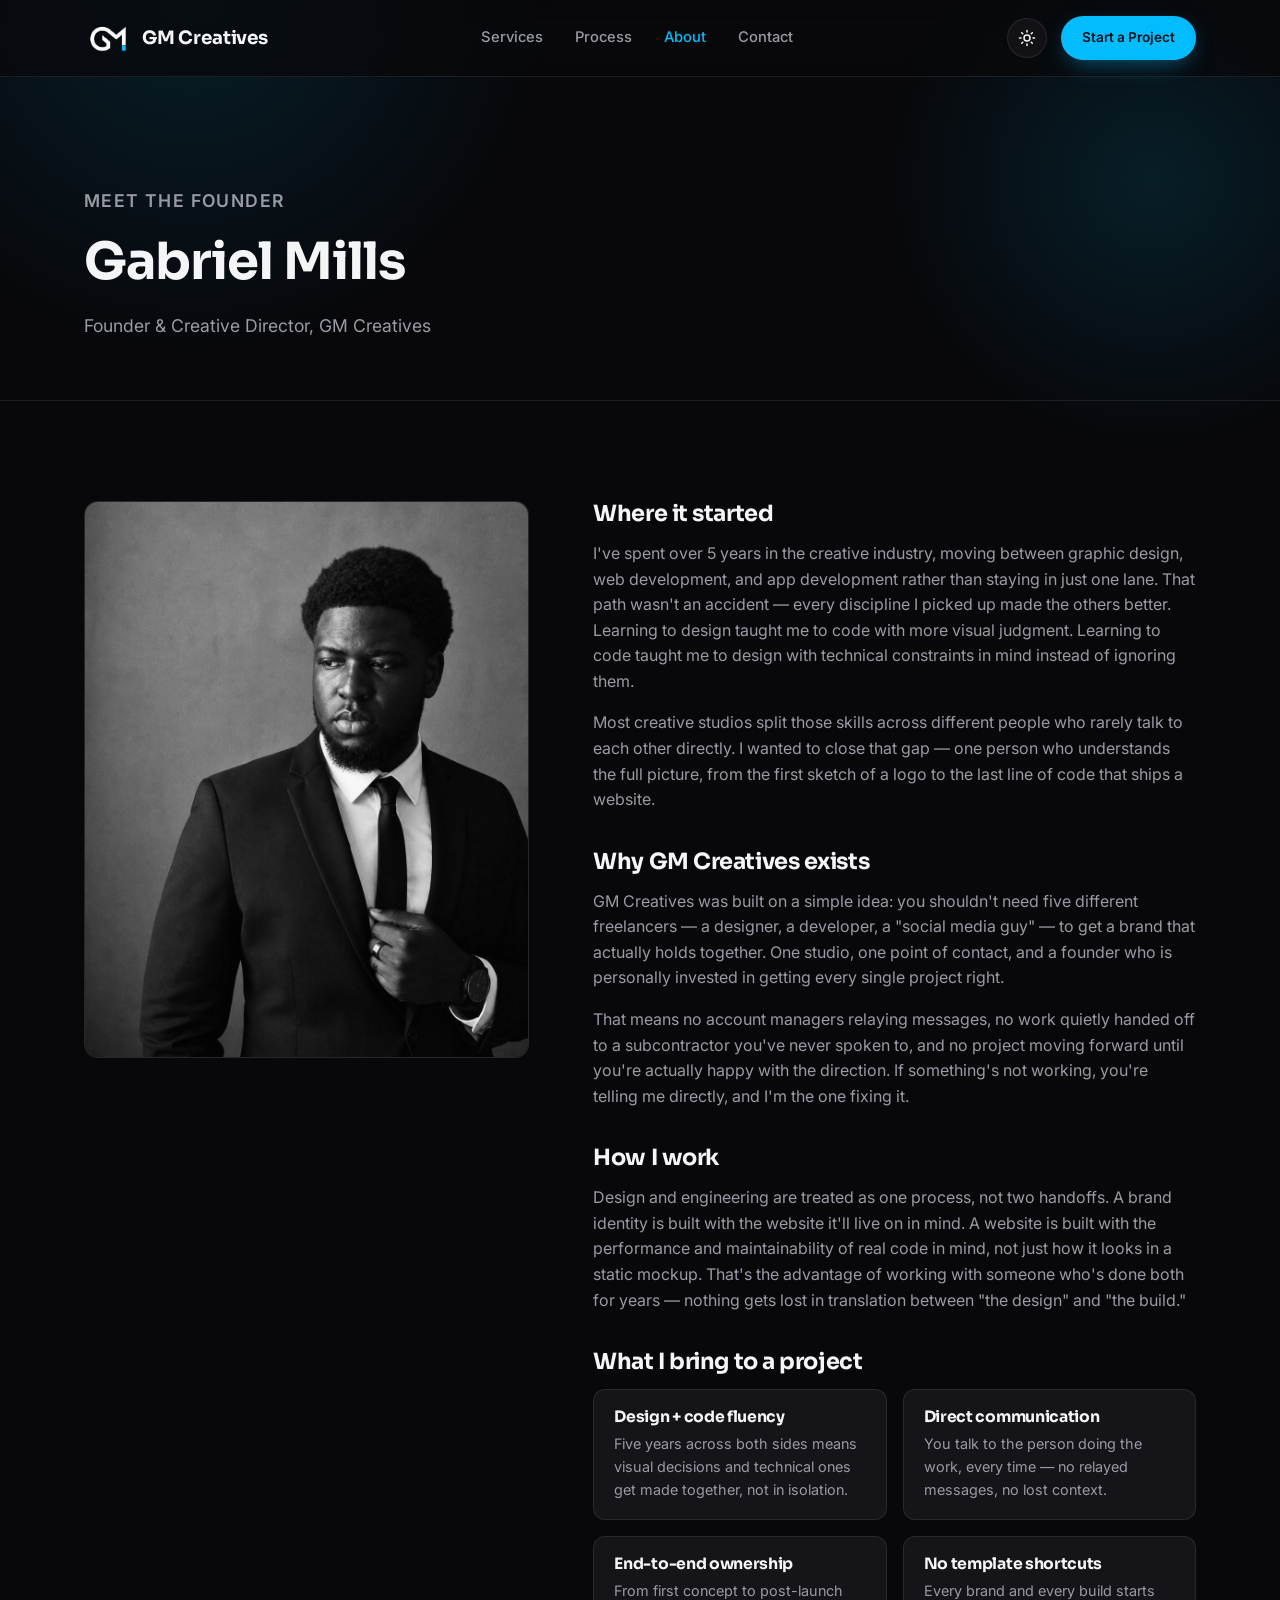
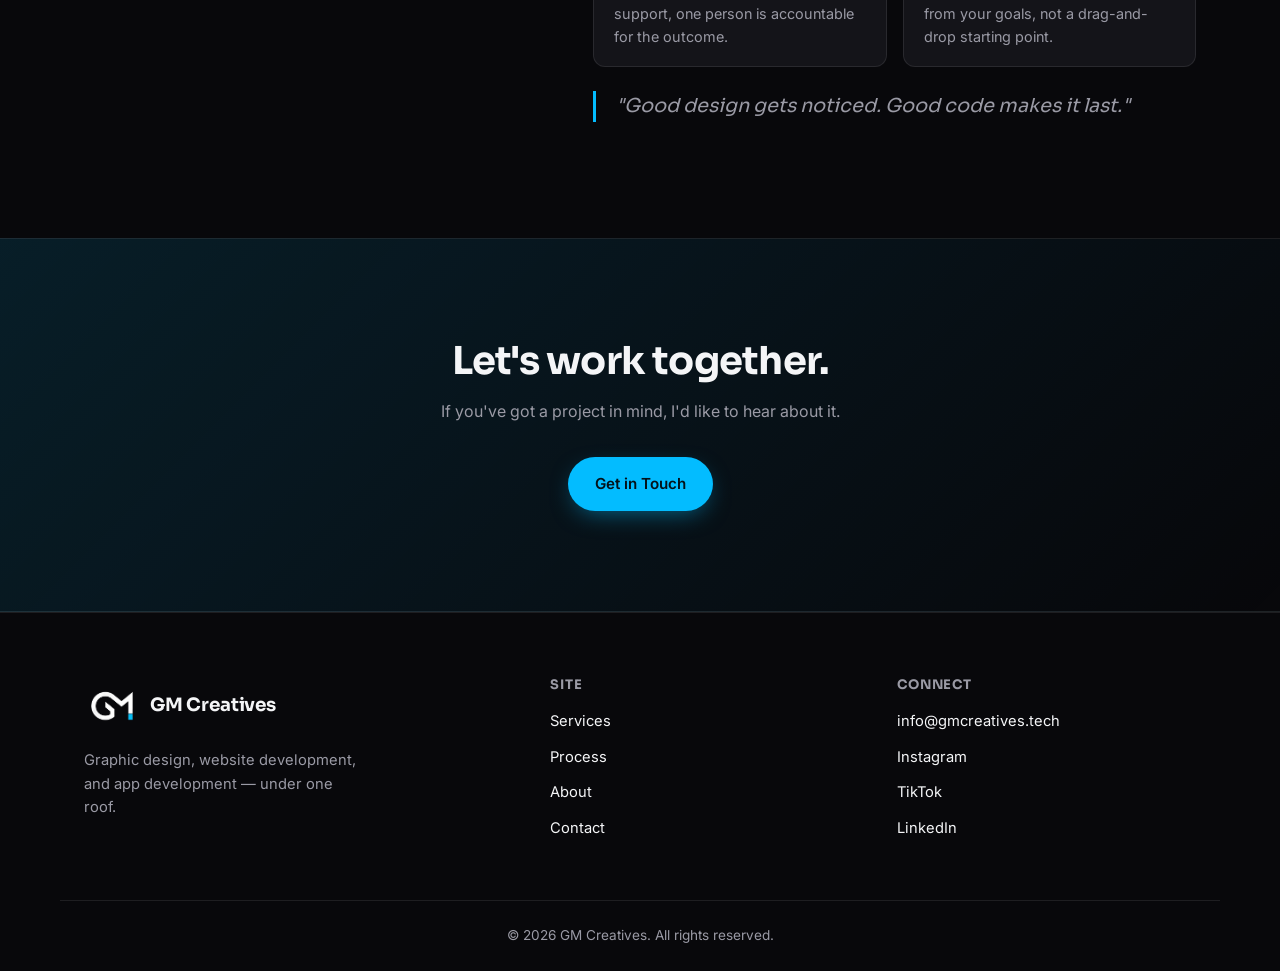
==== about.html @ 13965b7c "Convert to multi-page site, bigger theme-aware logo Split single-page site into Home, Services, Proc" ====
<!DOCTYPE html>
<html lang="en">
<head>
<meta charset="UTF-8">
<meta name="viewport" content="width=device-width, initial-scale=1.0">
<title>About — GM Creatives</title>
<meta name="description" content="Meet Gabriel Mills, founder and creative director of GM Creatives, with over 5 years of experience across graphic design, web development, and app development.">
<link rel="icon" type="image/jpeg" href="assets/images/logo.jpeg">
<link rel="preconnect" href="https://fonts.googleapis.com">
<link rel="preconnect" href="https://fonts.gstatic.com" crossorigin>
<link href="https://fonts.googleapis.com/css2?family=Sora:wght@400;500;600;700;800&family=Inter:wght@400;500;600;700&display=swap" rel="stylesheet">
<link rel="stylesheet" href="assets/css/styles.css">
<script>
  (function() {
    var saved = localStorage.getItem('gmc-theme');
    var theme = saved || 'dark';
    document.documentElement.setAttribute('data-theme', theme);
  })();
</script>
</head>
<body>

<div class="bg-glow" aria-hidden="true"></div>

<header class="site-header" id="top">
  <div class="container header-inner">
    <a href="index.html" class="brand">
      <img src="assets/images/logo-white.png" alt="GM Creatives logo" class="brand-mark logo-dark">
      <img src="assets/images/logo-black.png" alt="GM Creatives logo" class="brand-mark logo-light">
      <span class="brand-name">GM Creatives</span>
    </a>

    <nav class="main-nav" id="main-nav">
      <a href="services.html">Services</a>
      <a href="process.html">Process</a>
      <a href="about.html" class="active">About</a>
      <a href="contact.html">Contact</a>
      <a href="contact.html" class="btn btn-primary btn-sm mobile-cta">Start a Project</a>
    </nav>

    <div class="header-actions">
      <button class="theme-toggle" id="theme-toggle" type="button" aria-label="Toggle light and dark mode">
        <svg class="icon-sun" viewBox="0 0 24 24" fill="none" stroke="currentColor" stroke-width="2" stroke-linecap="round" stroke-linejoin="round"><circle cx="12" cy="12" r="4"></circle><path d="M12 2v2M12 20v2M4.93 4.93l1.41 1.41M17.66 17.66l1.41 1.41M2 12h2M20 12h2M6.34 17.66l-1.41 1.41M19.07 4.93l-1.41 1.41"></path></svg>
        <svg class="icon-moon" viewBox="0 0 24 24" fill="none" stroke="currentColor" stroke-width="2" stroke-linecap="round" stroke-linejoin="round"><path d="M21 12.79A9 9 0 1 1 11.21 3a7 7 0 0 0 9.79 9.79z"></path></svg>
      </button>
      <a href="contact.html" class="btn btn-primary btn-sm">Start a Project</a>
      <button class="nav-toggle" id="nav-toggle" type="button" aria-label="Open menu" aria-expanded="false">
        <span></span><span></span><span></span>
      </button>
    </div>
  </div>
</header>

<main>

  <section class="page-header">
    <div class="container">
      <p class="eyebrow reveal">Meet the founder</p>
      <h1 class="reveal">Gabriel Mills</h1>
      <p class="reveal">Founder &amp; Creative Director, GM Creatives</p>
    </div>
  </section>

  <section>
    <div class="container about-detail-grid">
      <div class="about-detail-photo reveal">
        <img src="assets/images/founder.png" alt="Gabriel Mills, Founder of GM Creatives">
      </div>

      <div class="about-detail-content reveal">
        <h2>Where it started</h2>
        <p>I've spent over 5 years in the creative industry, moving between graphic design, web development, and app development rather than staying in just one lane. That path wasn't an accident — every discipline I picked up made the others better. Learning to design taught me to code with more visual judgment. Learning to code taught me to design with technical constraints in mind instead of ignoring them.</p>
        <p>Most creative studios split those skills across different people who rarely talk to each other directly. I wanted to close that gap — one person who understands the full picture, from the first sketch of a logo to the last line of code that ships a website.</p>

        <h2>Why GM Creatives exists</h2>
        <p>GM Creatives was built on a simple idea: you shouldn't need five different freelancers — a designer, a developer, a "social media guy" — to get a brand that actually holds together. One studio, one point of contact, and a founder who is personally invested in getting every single project right.</p>
        <p>That means no account managers relaying messages, no work quietly handed off to a subcontractor you've never spoken to, and no project moving forward until you're actually happy with the direction. If something's not working, you're telling me directly, and I'm the one fixing it.</p>

        <h2>How I work</h2>
        <p>Design and engineering are treated as one process, not two handoffs. A brand identity is built with the website it'll live on in mind. A website is built with the performance and maintainability of real code in mind, not just how it looks in a static mockup. That's the advantage of working with someone who's done both for years — nothing gets lost in translation between "the design" and "the build."</p>

        <h2>What I bring to a project</h2>
        <div class="bring-list">
          <div class="bring-item">
            <h4>Design + code fluency</h4>
            <p>Five years across both sides means visual decisions and technical ones get made together, not in isolation.</p>
          </div>
          <div class="bring-item">
            <h4>Direct communication</h4>
            <p>You talk to the person doing the work, every time — no relayed messages, no lost context.</p>
          </div>
          <div class="bring-item">
            <h4>End-to-end ownership</h4>
            <p>From first concept to post-launch support, one person is accountable for the outcome.</p>
          </div>
          <div class="bring-item">
            <h4>No template shortcuts</h4>
            <p>Every brand and every build starts from your goals, not a drag-and-drop starting point.</p>
          </div>
        </div>

        <p class="about-quote">"Good design gets noticed. Good code makes it last."</p>
      </div>
    </div>
  </section>

  <section class="cta-banner">
    <div class="container cta-inner reveal">
      <h2>Let's work together.</h2>
      <p>If you've got a project in mind, I'd like to hear about it.</p>
      <a href="contact.html" class="btn btn-primary">Get in Touch</a>
    </div>
  </section>

</main>

<footer class="site-footer">
  <div class="container footer-inner">
    <div class="footer-brand">
      <a href="index.html" class="brand">
        <img src="assets/images/logo-white.png" alt="GM Creatives logo" class="brand-mark logo-dark">
        <img src="assets/images/logo-black.png" alt="GM Creatives logo" class="brand-mark logo-light">
        <span class="brand-name">GM Creatives</span>
      </a>
      <p>Graphic design, website development, and app development — under one roof.</p>
    </div>

    <div class="footer-links">
      <h4>Site</h4>
      <a href="services.html">Services</a>
      <a href="process.html">Process</a>
      <a href="about.html">About</a>
      <a href="contact.html">Contact</a>
    </div>

    <div class="footer-links">
      <h4>Connect</h4>
      <a href="mailto:info@gmcreatives.tech">info@gmcreatives.tech</a>
      <a href="https://instagram.com/officialmills__" target="_blank" rel="noopener">Instagram</a>
      <a href="https://tiktok.com/@officialmills__" target="_blank" rel="noopener">TikTok</a>
      <a href="https://www.linkedin.com/in/gmills69" target="_blank" rel="noopener">LinkedIn</a>
    </div>
  </div>
  <div class="container footer-bottom">
    <p>&copy; <span id="year"></span> GM Creatives. All rights reserved.</p>
  </div>
</footer>

<script src="assets/js/main.js"></script>
</body>
</html>
---- assets/css/styles.css ----
/* ===== Design tokens ===== */
:root {
  --accent: #03bcff;
  --accent-hover: #29cbff;
  --accent-soft: rgba(3, 188, 255, 0.12);
  --radius: 14px;
  --font-head: 'Sora', 'Inter', system-ui, sans-serif;
  --font-body: 'Inter', system-ui, sans-serif;
  --ease: cubic-bezier(0.16, 1, 0.3, 1);
}

/* Dark theme (default) */
[data-theme="dark"] {
  --bg: #08080b;
  --bg-elevated: #111116;
  --bg-card: #141419;
  --border: rgba(255, 255, 255, 0.09);
  --text: #f4f5f7;
  --text-muted: #9a9aa5;
  --accent-contrast: #04121a;
}

/* Light theme */
[data-theme="light"] {
  --bg: #ffffff;
  --bg-elevated: #f4f7fa;
  --bg-card: #ffffff;
  --border: rgba(10, 15, 25, 0.09);
  --text: #10121a;
  --text-muted: #565b6b;
  --accent-contrast: #ffffff;
}

/* ===== Reset ===== */
* { box-sizing: border-box; margin: 0; padding: 0; }

html { scroll-behavior: smooth; }

body {
  background: var(--bg);
  color: var(--text);
  font-family: var(--font-body);
  line-height: 1.6;
  -webkit-font-smoothing: antialiased;
  overflow-x: hidden;
  transition: background 0.3s var(--ease), color 0.3s var(--ease);
}

img { max-width: 100%; display: block; }

a { color: inherit; text-decoration: none; }

ul { list-style: none; }

h1, h2, h3, h4 {
  font-family: var(--font-head);
  font-weight: 700;
  line-height: 1.15;
  letter-spacing: -0.02em;
}

.container {
  width: 100%;
  max-width: 1160px;
  margin: 0 auto;
  padding: 0 24px;
}

.text-accent { color: var(--accent); }

.eyebrow {
  display: inline-block;
  font-size: 0.8rem;
  font-weight: 600;
  letter-spacing: 0.08em;
  text-transform: uppercase;
  color: var(--accent);
  margin-bottom: 14px;
}

/* ===== Background glow ===== */
.bg-glow {
  position: fixed;
  inset: 0;
  z-index: -1;
  pointer-events: none;
  background:
    radial-gradient(600px circle at 15% 0%, var(--accent-soft), transparent 60%),
    radial-gradient(500px circle at 90% 20%, var(--accent-soft), transparent 55%);
}

/* ===== Buttons ===== */
.btn {
  display: inline-flex;
  align-items: center;
  justify-content: center;
  gap: 8px;
  padding: 14px 26px;
  border-radius: 999px;
  font-weight: 600;
  font-size: 0.95rem;
  border: 1px solid transparent;
  cursor: pointer;
  transition: transform 0.2s var(--ease), background 0.2s var(--ease), border-color 0.2s var(--ease), box-shadow 0.2s var(--ease);
  white-space: nowrap;
}

.btn:hover { transform: translateY(-2px); }

.btn-primary {
  background: var(--accent);
  color: var(--accent-contrast);
  box-shadow: 0 8px 24px -8px rgba(3, 188, 255, 0.55);
}

.btn-primary:hover { background: var(--accent-hover); }

.btn-ghost {
  background: transparent;
  border-color: var(--border);
  color: var(--text);
}

.btn-ghost:hover { border-color: var(--accent); color: var(--accent); }

.btn-sm { padding: 10px 20px; font-size: 0.85rem; }

.btn-full { width: 100%; }

/* ===== Header ===== */
.site-header {
  position: sticky;
  top: 0;
  z-index: 100;
  backdrop-filter: blur(14px);
  background: color-mix(in srgb, var(--bg) 75%, transparent);
  border-bottom: 1px solid var(--border);
}

.header-inner {
  display: flex;
  align-items: center;
  justify-content: space-between;
  height: 76px;
}

.brand {
  display: flex;
  align-items: center;
  gap: 10px;
}

.brand-mark {
  height: 48px;
  width: auto;
  object-fit: contain;
}

.brand-mark.logo-light { display: none; }
[data-theme="light"] .brand-mark.logo-dark { display: none; }
[data-theme="light"] .brand-mark.logo-light { display: block; }

.brand-name {
  font-family: var(--font-head);
  font-weight: 700;
  font-size: 1.15rem;
  letter-spacing: -0.01em;
}

.main-nav {
  display: flex;
  gap: 32px;
}

.main-nav a {
  font-size: 0.92rem;
  font-weight: 500;
  color: var(--text-muted);
  transition: color 0.2s var(--ease);
}

.main-nav a:hover { color: var(--text); }

.main-nav a.active { color: var(--accent); }

.footer-brand .brand-mark { height: 56px; }

.header-actions {
  display: flex;
  align-items: center;
  gap: 14px;
}

.theme-toggle {
  width: 40px;
  height: 40px;
  border-radius: 50%;
  border: 1px solid var(--border);
  background: var(--bg-elevated);
  color: var(--text);
  display: flex;
  align-items: center;
  justify-content: center;
  cursor: pointer;
  transition: border-color 0.2s var(--ease);
}

.theme-toggle:hover { border-color: var(--accent); color: var(--accent); }

.theme-toggle svg { width: 18px; height: 18px; }

.theme-toggle .icon-moon { display: none; }
[data-theme="light"] .theme-toggle .icon-sun { display: none; }
[data-theme="light"] .theme-toggle .icon-moon { display: block; }

.nav-toggle {
  display: none;
  width: 40px;
  height: 40px;
  border-radius: 8px;
  border: 1px solid var(--border);
  background: var(--bg-elevated);
  flex-direction: column;
  align-items: center;
  justify-content: center;
  gap: 5px;
  cursor: pointer;
}

.nav-toggle span {
  width: 18px;
  height: 2px;
  background: var(--text);
  border-radius: 2px;
  transition: transform 0.25s var(--ease), opacity 0.25s var(--ease);
}

.nav-toggle.open span:nth-child(1) { transform: translateY(7px) rotate(45deg); }
.nav-toggle.open span:nth-child(2) { opacity: 0; }
.nav-toggle.open span:nth-child(3) { transform: translateY(-7px) rotate(-45deg); }

.mobile-cta { display: none; }

/* ===== Hero ===== */
.hero { padding: 120px 0 80px; }

.hero-inner { max-width: 780px; }

.hero-title {
  font-size: clamp(2.4rem, 6vw, 4rem);
  margin-bottom: 24px;
}

.hero-sub {
  font-size: 1.15rem;
  color: var(--text-muted);
  max-width: 600px;
  margin-bottom: 36px;
}

.hero-actions { display: flex; gap: 16px; flex-wrap: wrap; }

/* ===== Pillars ===== */
.pillars { padding: 50px 0; border-top: 1px solid var(--border); border-bottom: 1px solid var(--border); }

.pillars-grid {
  display: grid;
  grid-template-columns: repeat(4, 1fr);
  gap: 32px;
}

.pillar { display: flex; flex-direction: column; gap: 6px; }

.pillar-num {
  font-family: var(--font-head);
  font-size: 2.2rem;
  font-weight: 800;
  color: var(--accent);
}

.pillar-label { color: var(--text-muted); font-size: 0.92rem; }

/* ===== Section head ===== */
.section-head { max-width: 640px; margin-bottom: 56px; }

.section-head h2 { font-size: clamp(1.8rem, 4vw, 2.6rem); margin-bottom: 16px; }

.section-sub { color: var(--text-muted); font-size: 1.05rem; }

section { padding: 100px 0; }

/* ===== Services ===== */
.services-grid {
  display: grid;
  grid-template-columns: repeat(2, 1fr);
  gap: 24px;
}

.service-card {
  background: var(--bg-card);
  border: 1px solid var(--border);
  border-radius: var(--radius);
  padding: 36px;
  transition: transform 0.25s var(--ease), border-color 0.25s var(--ease), box-shadow 0.25s var(--ease);
}

.service-card:hover {
  transform: translateY(-4px);
  border-color: var(--accent);
  box-shadow: 0 16px 40px -20px rgba(3, 188, 255, 0.4);
}

.service-icon {
  width: 52px;
  height: 52px;
  border-radius: 12px;
  background: var(--accent-soft);
  color: var(--accent);
  display: flex;
  align-items: center;
  justify-content: center;
  margin-bottom: 22px;
}

.service-icon svg { width: 24px; height: 24px; }

.service-card h3 { font-size: 1.3rem; margin-bottom: 10px; }

.service-card p { color: var(--text-muted); margin-bottom: 18px; }

.service-list li {
  position: relative;
  padding-left: 18px;
  color: var(--text-muted);
  font-size: 0.92rem;
  margin-bottom: 8px;
}

.service-list li::before {
  content: "";
  position: absolute;
  left: 0;
  top: 9px;
  width: 6px;
  height: 6px;
  border-radius: 50%;
  background: var(--accent);
}

/* ===== Process / timeline ===== */
.process { background: var(--bg-elevated); }

.timeline {
  display: grid;
  grid-template-columns: repeat(4, 1fr);
  gap: 24px;
  position: relative;
}

.timeline-item {
  background: var(--bg-card);
  border: 1px solid var(--border);
  border-radius: var(--radius);
  padding: 28px 24px;
}

.timeline-marker {
  font-family: var(--font-head);
  font-weight: 800;
  font-size: 1.1rem;
  color: var(--accent);
  border: 1px solid var(--accent);
  width: 40px;
  height: 40px;
  border-radius: 50%;
  display: flex;
  align-items: center;
  justify-content: center;
  margin-bottom: 18px;
}

.timeline-item h3 { font-size: 1.1rem; margin-bottom: 8px; }

.timeline-item p { color: var(--text-muted); font-size: 0.92rem; }

/* ===== About ===== */
.about-grid {
  display: grid;
  grid-template-columns: 0.8fr 1.2fr;
  gap: 64px;
  align-items: center;
}

.about-photo {
  border-radius: var(--radius);
  overflow: hidden;
  border: 1px solid var(--border);
  aspect-ratio: 4 / 5;
  background: var(--bg-elevated);
}

.about-photo img { width: 100%; height: 100%; object-fit: cover; }

.about-role {
  color: var(--accent);
  font-weight: 600;
  margin-bottom: 20px;
}

.about-content h2 { font-size: clamp(1.8rem, 4vw, 2.4rem); margin-bottom: 6px; }

.about-text { color: var(--text-muted); margin-bottom: 16px; }

.about-quote {
  font-family: var(--font-head);
  font-size: 1.2rem;
  font-style: italic;
  margin-top: 24px;
  padding-left: 20px;
  border-left: 3px solid var(--accent);
}

/* ===== CTA banner ===== */
.cta-banner {
  background: linear-gradient(135deg, var(--accent-soft), transparent);
  border-top: 1px solid var(--border);
  border-bottom: 1px solid var(--border);
}

.cta-inner { text-align: center; max-width: 640px; margin: 0 auto; }

.cta-inner h2 { font-size: clamp(1.8rem, 4vw, 2.4rem); margin-bottom: 16px; }

.cta-inner p { color: var(--text-muted); margin-bottom: 32px; }

/* ===== Contact ===== */
.contact-grid {
  display: grid;
  grid-template-columns: 1fr 1fr;
  gap: 64px;
}

.contact-email {
  display: inline-block;
  font-family: var(--font-head);
  font-size: 1.4rem;
  font-weight: 700;
  color: var(--accent);
  margin: 20px 0 28px;
}

.socials { display: flex; gap: 14px; }

.socials a {
  width: 42px;
  height: 42px;
  border-radius: 50%;
  border: 1px solid var(--border);
  display: flex;
  align-items: center;
  justify-content: center;
  color: var(--text-muted);
  transition: border-color 0.2s var(--ease), color 0.2s var(--ease), transform 0.2s var(--ease);
}

.socials a svg { width: 18px; height: 18px; }

.socials a:hover { border-color: var(--accent); color: var(--accent); transform: translateY(-3px); }

.contact-form {
  display: flex;
  flex-direction: column;
  gap: 18px;
  background: var(--bg-card);
  border: 1px solid var(--border);
  border-radius: var(--radius);
  padding: 32px;
}

.contact-form label {
  display: flex;
  flex-direction: column;
  gap: 8px;
  font-size: 0.88rem;
  color: var(--text-muted);
  font-weight: 500;
}

.contact-form input,
.contact-form textarea {
  background: var(--bg-elevated);
  border: 1px solid var(--border);
  border-radius: 10px;
  padding: 12px 14px;
  color: var(--text);
  font-family: var(--font-body);
  font-size: 0.95rem;
  resize: vertical;
  transition: border-color 0.2s var(--ease);
}

.contact-form input:focus,
.contact-form textarea:focus {
  outline: none;
  border-color: var(--accent);
}

/* ===== Footer ===== */
.site-footer {
  border-top: 1px solid var(--border);
  padding-top: 64px;
}

.footer-inner {
  display: grid;
  grid-template-columns: 1.4fr 1fr 1fr;
  gap: 48px;
  padding-bottom: 48px;
}

.footer-brand p {
  color: var(--text-muted);
  margin-top: 16px;
  max-width: 280px;
  font-size: 0.92rem;
}

.footer-links h4 {
  font-size: 0.82rem;
  text-transform: uppercase;
  letter-spacing: 0.06em;
  color: var(--text-muted);
  margin-bottom: 18px;
}

.footer-links a {
  display: block;
  color: var(--text);
  font-size: 0.92rem;
  margin-bottom: 12px;
  transition: color 0.2s var(--ease);
}

.footer-links a:hover { color: var(--accent); }

.footer-bottom {
  border-top: 1px solid var(--border);
  padding: 24px;
  text-align: center;
  color: var(--text-muted);
  font-size: 0.85rem;
}

/* ===== Sub-page header ===== */
.page-header {
  padding: 90px 0 60px;
  border-bottom: 1px solid var(--border);
}

.page-header .eyebrow { margin-bottom: 18px; }

.page-header h1 {
  font-size: clamp(2.2rem, 5vw, 3.2rem);
  max-width: 720px;
}

.page-header p {
  color: var(--text-muted);
  font-size: 1.1rem;
  max-width: 620px;
  margin-top: 20px;
}

/* ===== Section CTA (Know More links) ===== */
.section-cta {
  display: flex;
  justify-content: center;
  margin-top: 48px;
}

.know-more {
  display: inline-flex;
  align-items: center;
  gap: 6px;
  font-weight: 600;
  color: var(--accent);
  font-size: 0.92rem;
  margin-top: 16px;
}

.know-more svg { width: 15px; height: 15px; transition: transform 0.2s var(--ease); }

.know-more:hover svg { transform: translateX(3px); }

/* ===== Home teasers ===== */
.teaser {
  display: grid;
  grid-template-columns: 1fr 1fr;
  gap: 64px;
  align-items: center;
}

.teaser-photo {
  border-radius: var(--radius);
  overflow: hidden;
  border: 1px solid var(--border);
  aspect-ratio: 4 / 5;
  background: var(--bg-elevated);
}

.teaser-photo img { width: 100%; height: 100%; object-fit: cover; }

.process-teaser-row {
  display: grid;
  grid-template-columns: repeat(4, 1fr);
  gap: 24px;
  margin-bottom: 8px;
}

.process-teaser-item {
  text-align: center;
  padding: 28px 16px;
  border: 1px solid var(--border);
  border-radius: var(--radius);
  background: var(--bg-card);
}

.process-teaser-item .timeline-marker { margin: 0 auto 16px; }

.process-teaser-item h3 { font-size: 1rem; }

/* ===== Detailed service sections ===== */
.service-detail {
  display: grid;
  grid-template-columns: 0.9fr 1.4fr;
  gap: 56px;
  padding: 64px 0;
  border-bottom: 1px solid var(--border);
  scroll-margin-top: 100px;
}

.service-detail:last-child { border-bottom: none; }

.service-detail-icon {
  width: 60px;
  height: 60px;
  border-radius: 14px;
  background: var(--accent-soft);
  color: var(--accent);
  display: flex;
  align-items: center;
  justify-content: center;
  margin-bottom: 20px;
}

.service-detail-icon svg { width: 28px; height: 28px; }

.service-detail h2 { font-size: 1.7rem; margin-bottom: 14px; }

.service-detail-summary { color: var(--text-muted); font-size: 1.05rem; }

.service-detail-body p { color: var(--text-muted); margin-bottom: 18px; }

.service-detail-body h4 {
  font-size: 0.85rem;
  text-transform: uppercase;
  letter-spacing: 0.06em;
  color: var(--text);
  margin: 24px 0 14px;
}

.detail-list {
  display: grid;
  grid-template-columns: repeat(2, 1fr);
  gap: 12px 24px;
}

.detail-list li {
  position: relative;
  padding-left: 20px;
  color: var(--text-muted);
  font-size: 0.95rem;
}

.detail-list li::before {
  content: "";
  position: absolute;
  left: 0;
  top: 8px;
  width: 6px;
  height: 6px;
  border-radius: 50%;
  background: var(--accent);
}

/* ===== Detailed process ===== */
.process-detail-list { display: flex; flex-direction: column; gap: 0; }

.process-detail-item {
  display: grid;
  grid-template-columns: 90px 1fr;
  gap: 32px;
  padding: 40px 0;
  border-bottom: 1px solid var(--border);
}

.process-detail-item:last-child { border-bottom: none; }

.process-detail-marker {
  font-family: var(--font-head);
  font-weight: 800;
  font-size: 1.3rem;
  color: var(--accent);
  border: 1px solid var(--accent);
  width: 64px;
  height: 64px;
  border-radius: 50%;
  display: flex;
  align-items: center;
  justify-content: center;
}

.process-detail-item h2 { font-size: 1.4rem; margin-bottom: 12px; }

.process-detail-item p { color: var(--text-muted); margin-bottom: 14px; }

.process-detail-item ul { color: var(--text-muted); font-size: 0.95rem; }

.process-detail-item li {
  position: relative;
  padding-left: 20px;
  margin-bottom: 8px;
}

.process-detail-item li::before {
  content: "";
  position: absolute;
  left: 0;
  top: 8px;
  width: 6px;
  height: 6px;
  border-radius: 50%;
  background: var(--accent);
}

/* ===== About page detail ===== */
.about-detail-grid {
  display: grid;
  grid-template-columns: 0.85fr 1.15fr;
  gap: 64px;
  align-items: start;
}

.about-detail-photo {
  border-radius: var(--radius);
  overflow: hidden;
  border: 1px solid var(--border);
  aspect-ratio: 4 / 5;
  background: var(--bg-elevated);
  position: sticky;
  top: 110px;
}

.about-detail-photo img { width: 100%; height: 100%; object-fit: cover; }

.about-detail-content h2 {
  font-size: 1.4rem;
  margin: 36px 0 14px;
}

.about-detail-content h2:first-child { margin-top: 0; }

.about-detail-content p { color: var(--text-muted); margin-bottom: 16px; }

.bring-list {
  display: grid;
  grid-template-columns: repeat(2, 1fr);
  gap: 16px;
  margin-top: 8px;
}

.bring-item {
  border: 1px solid var(--border);
  border-radius: 12px;
  padding: 18px 20px;
  background: var(--bg-card);
}

.bring-item h4 { font-size: 0.98rem; margin-bottom: 6px; }

.bring-item p { font-size: 0.9rem; margin-bottom: 0; }

/* ===== Reveal-on-scroll ===== */
.reveal {
  opacity: 0;
  transform: translateY(24px);
  transition: opacity 0.7s var(--ease), transform 0.7s var(--ease);
}

.reveal.in-view {
  opacity: 1;
  transform: translateY(0);
}

/* ===== Responsive ===== */
@media (max-width: 900px) {
  .main-nav { display: none; }
  .nav-toggle { display: flex; }

  .main-nav.open {
    display: flex;
    position: absolute;
    top: 76px;
    left: 0;
    right: 0;
    flex-direction: column;
    background: var(--bg);
    border-bottom: 1px solid var(--border);
    padding: 24px;
    gap: 20px;
  }

  .pillars-grid { grid-template-columns: repeat(2, 1fr); }
  .services-grid { grid-template-columns: 1fr; }
  .timeline { grid-template-columns: repeat(2, 1fr); }
  .about-grid { grid-template-columns: 1fr; }
  .about-photo { max-width: 320px; margin: 0 auto; }
  .contact-grid { grid-template-columns: 1fr; }
  .footer-inner { grid-template-columns: 1fr; }

  .teaser { grid-template-columns: 1fr; }
  .teaser-photo { max-width: 320px; margin: 0 auto; }
  .process-teaser-row { grid-template-columns: repeat(2, 1fr); }

  .service-detail { grid-template-columns: 1fr; gap: 24px; }
  .detail-list { grid-template-columns: 1fr; }

  .about-detail-grid { grid-template-columns: 1fr; }
  .about-detail-photo { position: static; max-width: 320px; margin: 0 auto; }
  .bring-list { grid-template-columns: 1fr; }

  .process-detail-item { grid-template-columns: 1fr; gap: 16px; }
}

@media (max-width: 600px) {
  .header-actions .btn-sm:not(.mobile-cta) { display: none; }
  .mobile-cta { display: inline-flex; margin-top: 4px; }
}

@media (max-width: 560px) {
  .pillars-grid { grid-template-columns: 1fr; }
  .timeline { grid-template-columns: 1fr; }
  .hero { padding: 90px 0 60px; }
  section { padding: 70px 0; }
  .hero-actions .btn { flex: 1; }
  .process-teaser-row { grid-template-columns: 1fr; }
}
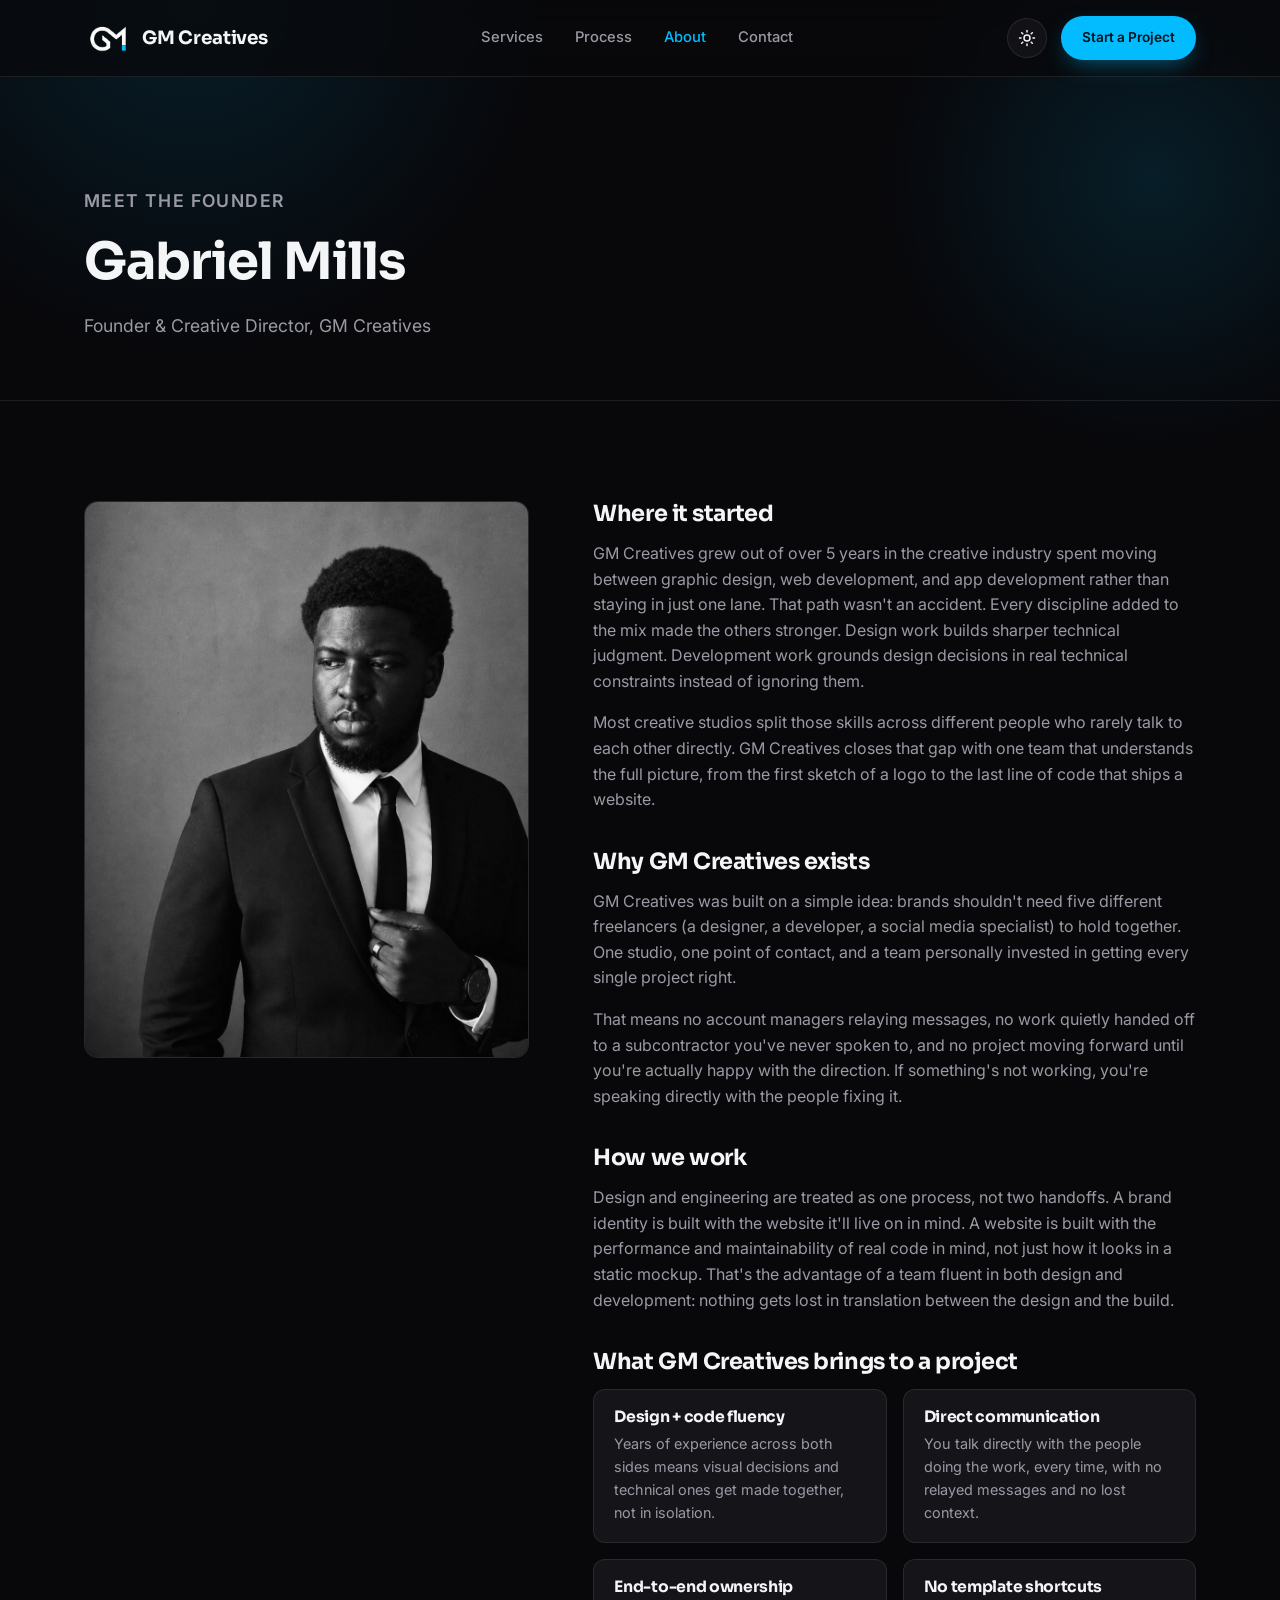
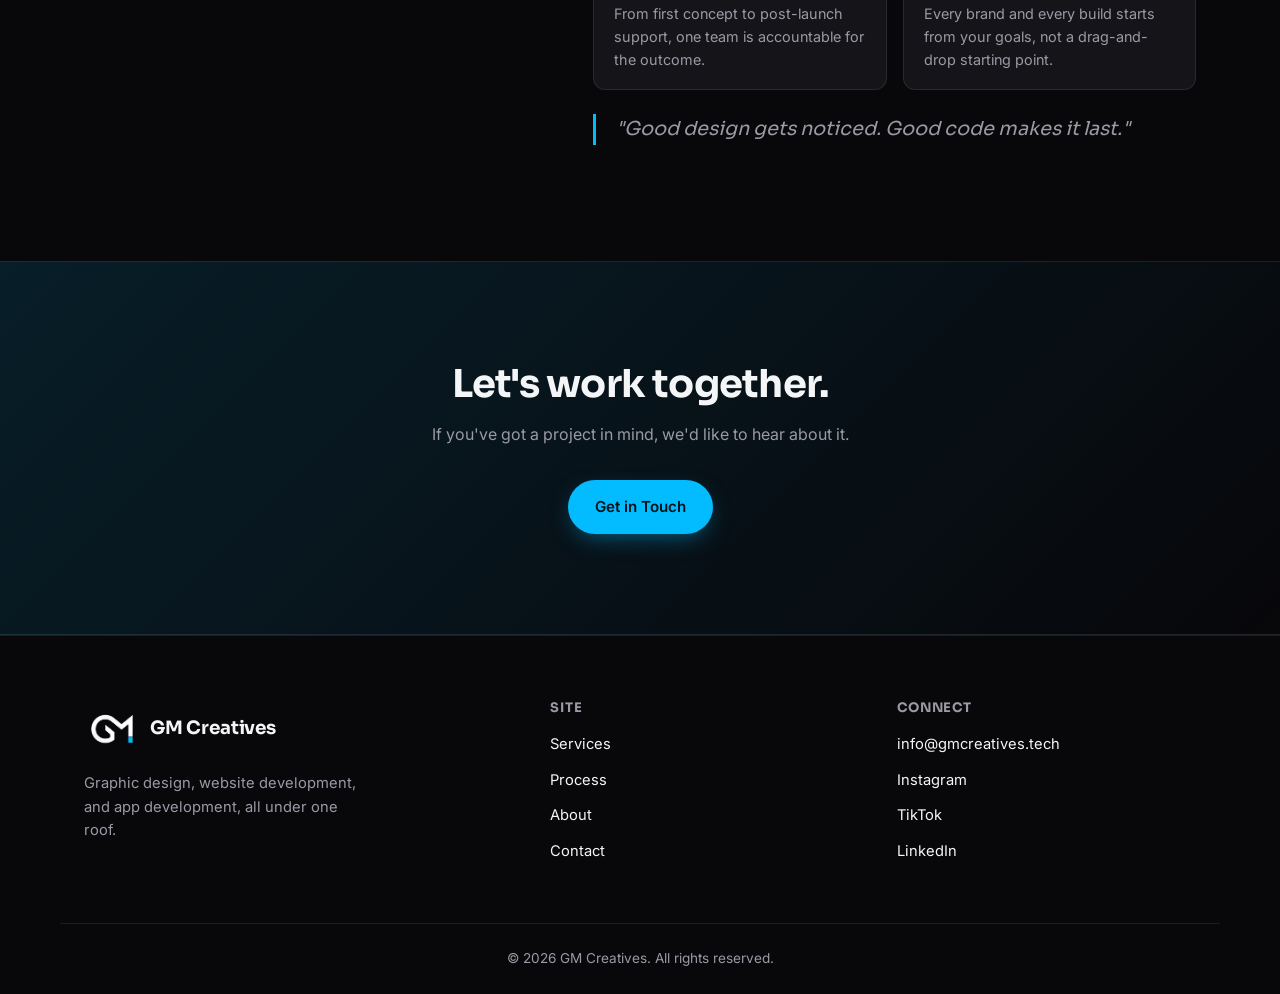
==== commit 6e2e9c61: "Rewrite copy to sound like a studio, not an AI-written diary Remove em dashes across all pages, drop" ====
--- a/about.html
+++ b/about.html
@@ -3,7 +3,7 @@
 <head>
 <meta charset="UTF-8">
 <meta name="viewport" content="width=device-width, initial-scale=1.0">
-<title>About — GM Creatives</title>
+<title>About | GM Creatives</title>
 <meta name="description" content="Meet Gabriel Mills, founder and creative director of GM Creatives, with over 5 years of experience across graphic design, web development, and app development.">
 <link rel="icon" type="image/jpeg" href="assets/images/logo.jpeg">
 <link rel="preconnect" href="https://fonts.googleapis.com">
@@ -69,29 +69,29 @@
 
       <div class="about-detail-content reveal">
         <h2>Where it started</h2>
-        <p>I've spent over 5 years in the creative industry, moving between graphic design, web development, and app development rather than staying in just one lane. That path wasn't an accident — every discipline I picked up made the others better. Learning to design taught me to code with more visual judgment. Learning to code taught me to design with technical constraints in mind instead of ignoring them.</p>
-        <p>Most creative studios split those skills across different people who rarely talk to each other directly. I wanted to close that gap — one person who understands the full picture, from the first sketch of a logo to the last line of code that ships a website.</p>
+        <p>GM Creatives grew out of over 5 years in the creative industry spent moving between graphic design, web development, and app development rather than staying in just one lane. That path wasn't an accident. Every discipline added to the mix made the others stronger. Design work builds sharper technical judgment. Development work grounds design decisions in real technical constraints instead of ignoring them.</p>
+        <p>Most creative studios split those skills across different people who rarely talk to each other directly. GM Creatives closes that gap with one team that understands the full picture, from the first sketch of a logo to the last line of code that ships a website.</p>
 
         <h2>Why GM Creatives exists</h2>
-        <p>GM Creatives was built on a simple idea: you shouldn't need five different freelancers — a designer, a developer, a "social media guy" — to get a brand that actually holds together. One studio, one point of contact, and a founder who is personally invested in getting every single project right.</p>
-        <p>That means no account managers relaying messages, no work quietly handed off to a subcontractor you've never spoken to, and no project moving forward until you're actually happy with the direction. If something's not working, you're telling me directly, and I'm the one fixing it.</p>
+        <p>GM Creatives was built on a simple idea: brands shouldn't need five different freelancers (a designer, a developer, a social media specialist) to hold together. One studio, one point of contact, and a team personally invested in getting every single project right.</p>
+        <p>That means no account managers relaying messages, no work quietly handed off to a subcontractor you've never spoken to, and no project moving forward until you're actually happy with the direction. If something's not working, you're speaking directly with the people fixing it.</p>
 
-        <h2>How I work</h2>
-        <p>Design and engineering are treated as one process, not two handoffs. A brand identity is built with the website it'll live on in mind. A website is built with the performance and maintainability of real code in mind, not just how it looks in a static mockup. That's the advantage of working with someone who's done both for years — nothing gets lost in translation between "the design" and "the build."</p>
+        <h2>How we work</h2>
+        <p>Design and engineering are treated as one process, not two handoffs. A brand identity is built with the website it'll live on in mind. A website is built with the performance and maintainability of real code in mind, not just how it looks in a static mockup. That's the advantage of a team fluent in both design and development: nothing gets lost in translation between the design and the build.</p>
 
-        <h2>What I bring to a project</h2>
+        <h2>What GM Creatives brings to a project</h2>
         <div class="bring-list">
           <div class="bring-item">
             <h4>Design + code fluency</h4>
-            <p>Five years across both sides means visual decisions and technical ones get made together, not in isolation.</p>
+            <p>Years of experience across both sides means visual decisions and technical ones get made together, not in isolation.</p>
           </div>
           <div class="bring-item">
             <h4>Direct communication</h4>
-            <p>You talk to the person doing the work, every time — no relayed messages, no lost context.</p>
+            <p>You talk directly with the people doing the work, every time, with no relayed messages and no lost context.</p>
           </div>
           <div class="bring-item">
             <h4>End-to-end ownership</h4>
-            <p>From first concept to post-launch support, one person is accountable for the outcome.</p>
+            <p>From first concept to post-launch support, one team is accountable for the outcome.</p>
           </div>
           <div class="bring-item">
             <h4>No template shortcuts</h4>
@@ -107,7 +107,7 @@
   <section class="cta-banner">
     <div class="container cta-inner reveal">
       <h2>Let's work together.</h2>
-      <p>If you've got a project in mind, I'd like to hear about it.</p>
+      <p>If you've got a project in mind, we'd like to hear about it.</p>
       <a href="contact.html" class="btn btn-primary">Get in Touch</a>
     </div>
   </section>
@@ -122,7 +122,7 @@
         <img src="assets/images/logo-black.png" alt="GM Creatives logo" class="brand-mark logo-light">
         <span class="brand-name">GM Creatives</span>
       </a>
-      <p>Graphic design, website development, and app development — under one roof.</p>
+      <p>Graphic design, website development, and app development, all under one roof.</p>
     </div>
 
     <div class="footer-links">
--- a/assets/css/styles.css
+++ b/assets/css/styles.css
@@ -265,7 +265,7 @@
 
 .pillars-grid {
   display: grid;
-  grid-template-columns: repeat(4, 1fr);
+  grid-template-columns: repeat(3, 1fr);
   gap: 32px;
 }
 
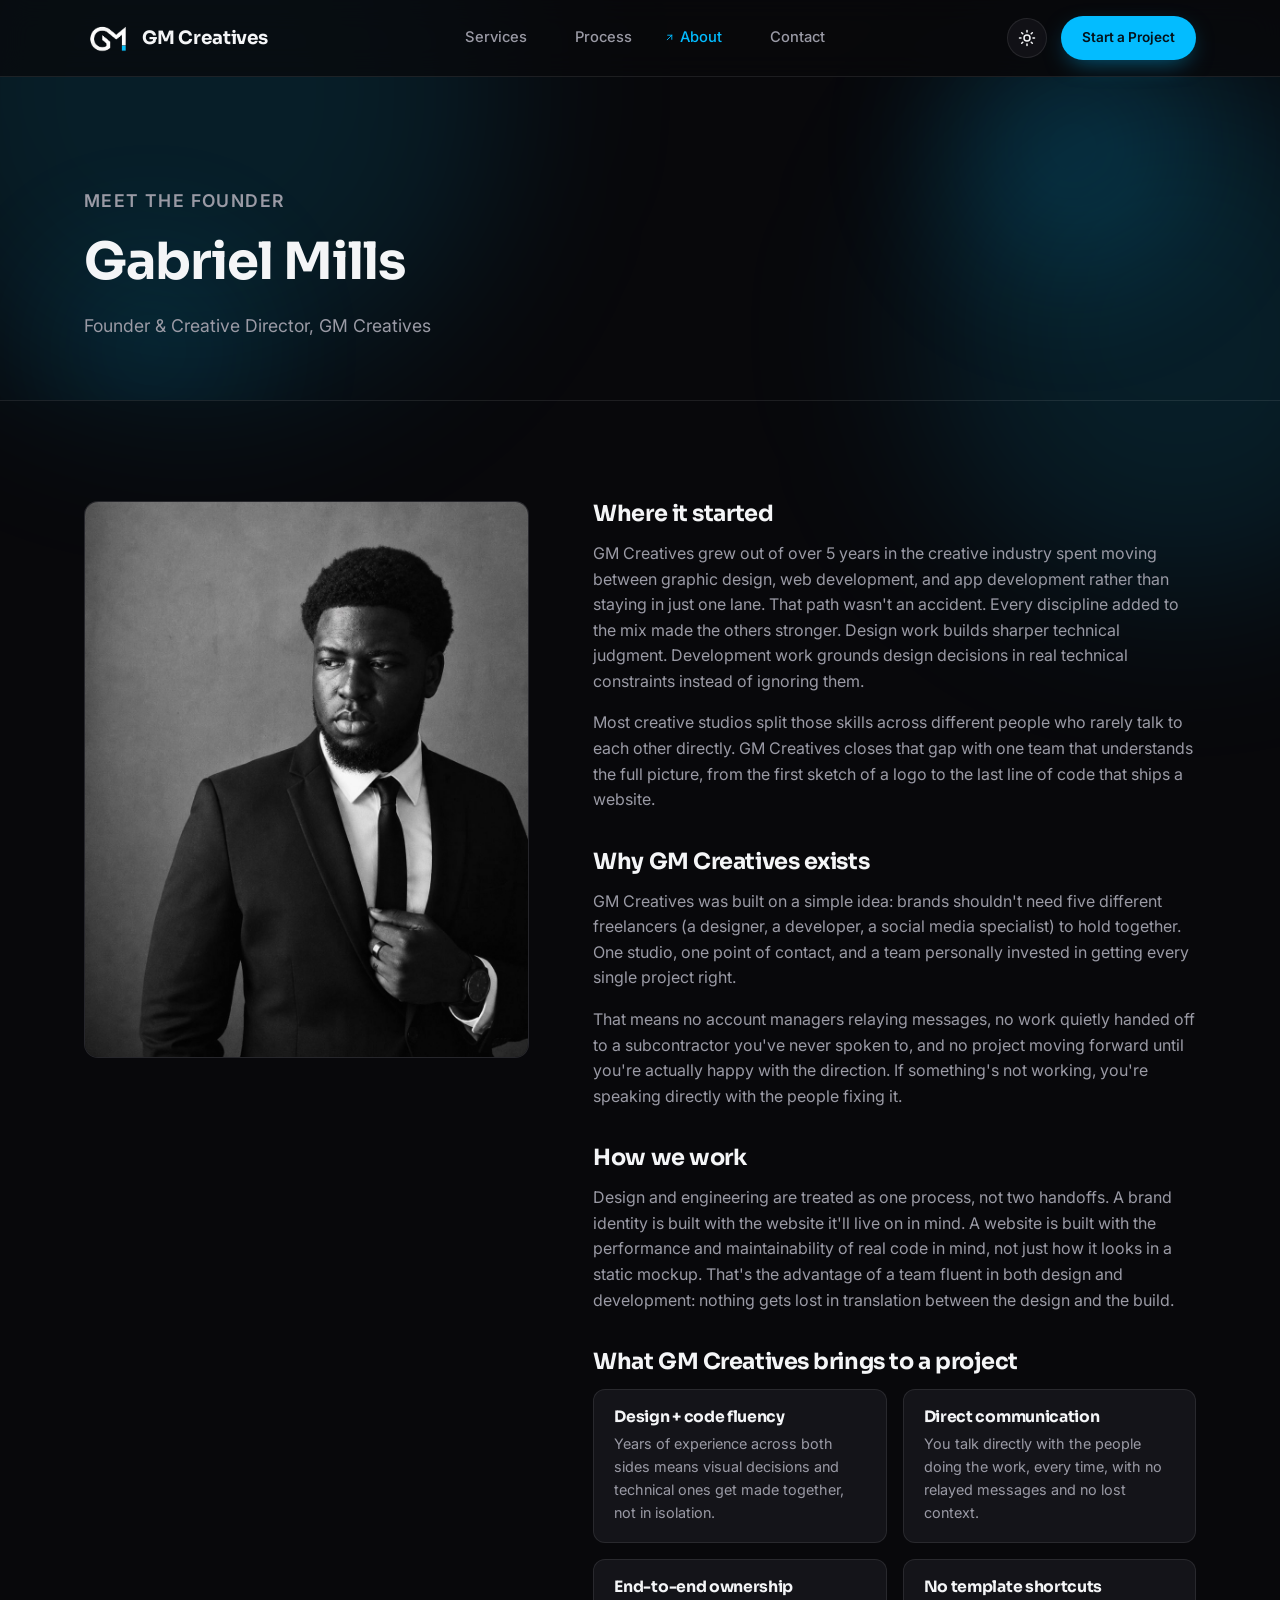
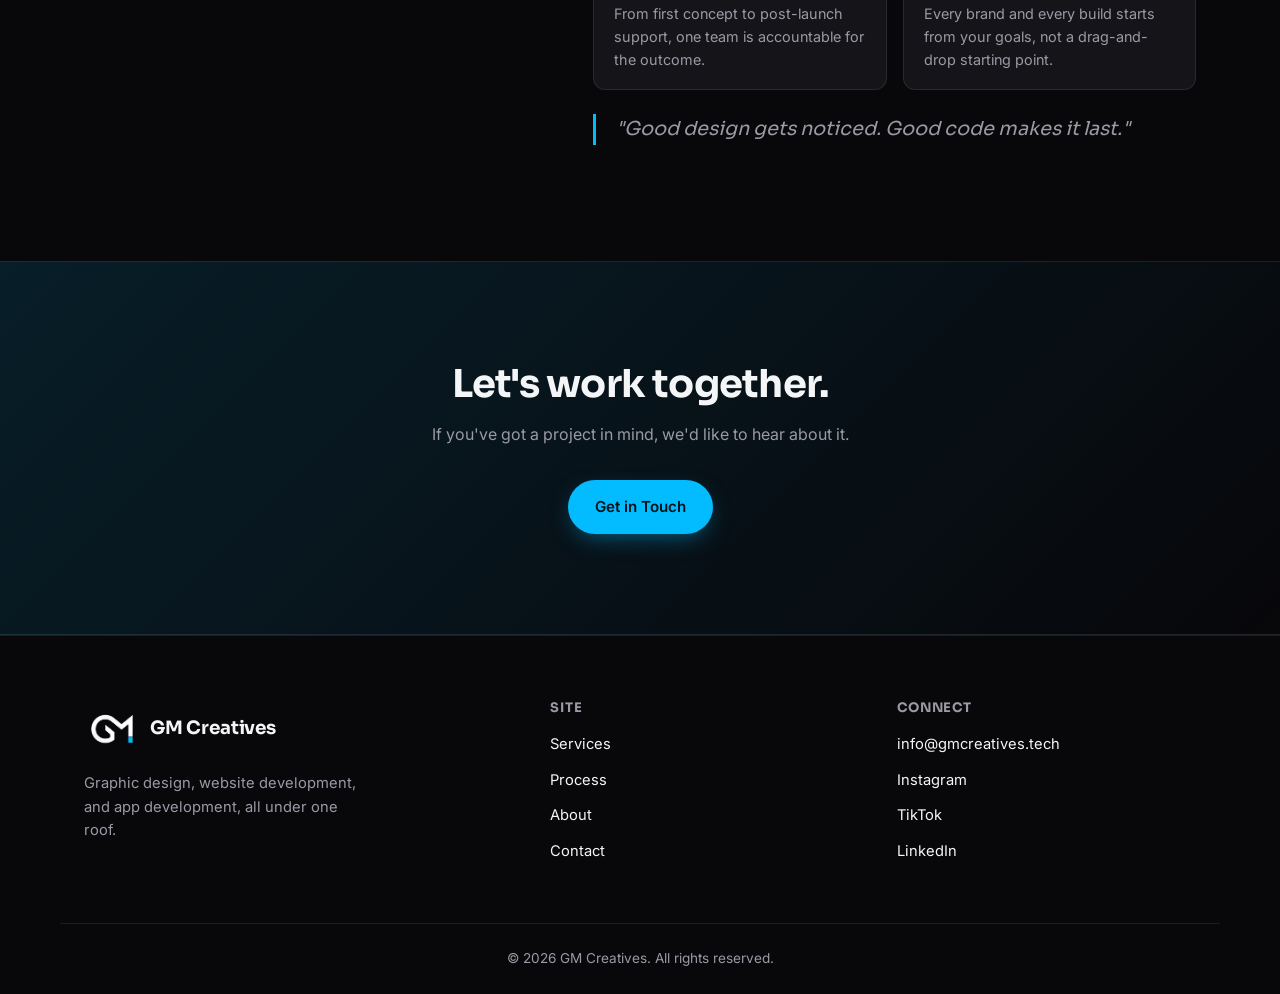
==== commit 7a3c54f2: "Add header scroll animation and ambient background motion Header now shrinks and gains a subtle shad" ====
--- a/about.html
+++ b/about.html
@@ -31,10 +31,10 @@
     </a>
 
     <nav class="main-nav" id="main-nav">
-      <a href="services.html">Services</a>
-      <a href="process.html">Process</a>
-      <a href="about.html" class="active">About</a>
-      <a href="contact.html">Contact</a>
+      <a href="services.html"><svg class="nav-arrow" viewBox="0 0 24 24" fill="none" stroke="currentColor" stroke-width="2" stroke-linecap="round" stroke-linejoin="round"><path d="M7 17L17 7M17 7H8M17 7V16"></path></svg>Services</a>
+      <a href="process.html"><svg class="nav-arrow" viewBox="0 0 24 24" fill="none" stroke="currentColor" stroke-width="2" stroke-linecap="round" stroke-linejoin="round"><path d="M7 17L17 7M17 7H8M17 7V16"></path></svg>Process</a>
+      <a href="about.html" class="active"><svg class="nav-arrow" viewBox="0 0 24 24" fill="none" stroke="currentColor" stroke-width="2" stroke-linecap="round" stroke-linejoin="round"><path d="M7 17L17 7M17 7H8M17 7V16"></path></svg>About</a>
+      <a href="contact.html"><svg class="nav-arrow" viewBox="0 0 24 24" fill="none" stroke="currentColor" stroke-width="2" stroke-linecap="round" stroke-linejoin="round"><path d="M7 17L17 7M17 7H8M17 7V16"></path></svg>Contact</a>
       <a href="contact.html" class="btn btn-primary btn-sm mobile-cta">Start a Project</a>
     </nav>
 
@@ -54,6 +54,10 @@
 <main>
 
   <section class="page-header">
+    <div class="orb-field" aria-hidden="true">
+      <div class="orb orb-1"></div>
+      <div class="orb orb-2"></div>
+    </div>
     <div class="container">
       <p class="eyebrow reveal">Meet the founder</p>
       <h1 class="reveal">Gabriel Mills</h1>
--- a/assets/css/styles.css
+++ b/assets/css/styles.css
@@ -78,15 +78,117 @@
   margin-bottom: 14px;
 }
 
-/* ===== Background glow ===== */
+/* ===== Background glow (ambient animated blobs) ===== */
 .bg-glow {
   position: fixed;
   inset: 0;
   z-index: -1;
+  overflow: hidden;
   pointer-events: none;
-  background:
-    radial-gradient(600px circle at 15% 0%, var(--accent-soft), transparent 60%),
-    radial-gradient(500px circle at 90% 20%, var(--accent-soft), transparent 55%);
+}
+
+.bg-glow::before,
+.bg-glow::after {
+  content: "";
+  position: absolute;
+  border-radius: 50%;
+  background: var(--accent-soft);
+  filter: blur(90px);
+  will-change: transform;
+}
+
+.bg-glow::before {
+  width: 620px;
+  height: 620px;
+  top: -220px;
+  left: -120px;
+  animation: drift-blob-a 24s ease-in-out infinite;
+}
+
+.bg-glow::after {
+  width: 520px;
+  height: 520px;
+  top: 8%;
+  right: -160px;
+  animation: drift-blob-b 28s ease-in-out infinite;
+}
+
+@keyframes drift-blob-a {
+  0%, 100% { transform: translate(0, 0) scale(1); }
+  50% { transform: translate(70px, 90px) scale(1.15); }
+}
+
+@keyframes drift-blob-b {
+  0%, 100% { transform: translate(0, 0) scale(1); }
+  50% { transform: translate(-90px, 60px) scale(0.88); }
+}
+
+/* ===== Floating ambient orbs (hero / page headers) ===== */
+.orb-field {
+  position: absolute;
+  inset: 0;
+  overflow: hidden;
+  pointer-events: none;
+  z-index: 0;
+}
+
+.orb {
+  position: absolute;
+  border-radius: 50%;
+  background: var(--accent);
+  filter: blur(70px);
+  will-change: transform;
+}
+
+.orb-1 {
+  width: 260px;
+  height: 260px;
+  top: -60px;
+  right: 6%;
+  opacity: 0.16;
+  animation: float-orb-a 13s ease-in-out infinite;
+}
+
+.orb-2 {
+  width: 200px;
+  height: 200px;
+  bottom: -50px;
+  left: 4%;
+  opacity: 0.12;
+  animation: float-orb-b 16s ease-in-out infinite;
+}
+
+.orb-3 {
+  width: 140px;
+  height: 140px;
+  top: 30%;
+  left: 45%;
+  opacity: 0.1;
+  animation: float-orb-c 19s ease-in-out infinite;
+}
+
+[data-theme="light"] .orb { opacity: 0.5; }
+[data-theme="light"] .orb-1 { opacity: 0.22; }
+[data-theme="light"] .orb-2 { opacity: 0.16; }
+[data-theme="light"] .orb-3 { opacity: 0.14; }
+
+@keyframes float-orb-a {
+  0%, 100% { transform: translate(0, 0); }
+  50% { transform: translate(-30px, 35px); }
+}
+
+@keyframes float-orb-b {
+  0%, 100% { transform: translate(0, 0); }
+  50% { transform: translate(25px, -30px); }
+}
+
+@keyframes float-orb-c {
+  0%, 100% { transform: translate(0, 0) scale(1); }
+  50% { transform: translate(-20px, -20px) scale(1.2); }
+}
+
+@media (prefers-reduced-motion: reduce) {
+  .bg-glow::before, .bg-glow::after, .orb { animation: none; }
 }
 
 /* ===== Buttons ===== */
@@ -135,6 +237,13 @@
   backdrop-filter: blur(14px);
   background: color-mix(in srgb, var(--bg) 75%, transparent);
   border-bottom: 1px solid var(--border);
+  box-shadow: 0 0 0 rgba(0, 0, 0, 0);
+  transition: box-shadow 0.35s var(--ease), background 0.35s var(--ease);
+}
+
+.site-header.scrolled {
+  background: color-mix(in srgb, var(--bg) 92%, transparent);
+  box-shadow: 0 12px 30px -18px rgba(0, 0, 0, 0.5);
 }
 
 .header-inner {
@@ -142,7 +251,11 @@
   align-items: center;
   justify-content: space-between;
   height: 76px;
-}
+  transition: height 0.3s var(--ease);
+}
+
+.site-header.scrolled .header-inner { height: 64px; }
+.site-header.scrolled .brand-mark { height: 40px; }
 
 .brand {
   display: flex;
@@ -154,6 +267,7 @@
   height: 48px;
   width: auto;
   object-fit: contain;
+  transition: height 0.3s var(--ease);
 }
 
 .brand-mark.logo-light { display: none; }
@@ -173,6 +287,9 @@
 }
 
 .main-nav a {
+  display: inline-flex;
+  align-items: center;
+  gap: 5px;
   font-size: 0.92rem;
   font-weight: 500;
   color: var(--text-muted);
@@ -182,6 +299,20 @@
 .main-nav a:hover { color: var(--text); }
 
 .main-nav a.active { color: var(--accent); }
+
+.nav-arrow {
+  width: 11px;
+  height: 11px;
+  opacity: 0;
+  transform: translate(-3px, 3px) rotate(-45deg);
+  transition: transform 0.25s var(--ease), opacity 0.25s var(--ease);
+}
+
+.main-nav a:hover .nav-arrow,
+.main-nav a.active .nav-arrow {
+  opacity: 1;
+  transform: translate(0, 0) rotate(0deg);
+}
 
 .footer-brand .brand-mark { height: 56px; }
 
@@ -239,12 +370,12 @@
 .nav-toggle.open span:nth-child(2) { opacity: 0; }
 .nav-toggle.open span:nth-child(3) { transform: translateY(-7px) rotate(-45deg); }
 
-.mobile-cta { display: none; }
+.main-nav a.mobile-cta { display: none; }
 
 /* ===== Hero ===== */
-.hero { padding: 120px 0 80px; }
-
-.hero-inner { max-width: 780px; }
+.hero { position: relative; overflow: hidden; padding: 120px 0 80px; }
+
+.hero-inner { position: relative; z-index: 1; max-width: 780px; }
 
 .hero-title {
   font-size: clamp(2.4rem, 6vw, 4rem);
@@ -553,9 +684,13 @@
 
 /* ===== Sub-page header ===== */
 .page-header {
+  position: relative;
+  overflow: hidden;
   padding: 90px 0 60px;
   border-bottom: 1px solid var(--border);
 }
+
+.page-header .container { position: relative; z-index: 1; }
 
 .page-header .eyebrow { margin-bottom: 18px; }
 
@@ -844,7 +979,7 @@
 
 @media (max-width: 600px) {
   .header-actions .btn-sm:not(.mobile-cta) { display: none; }
-  .mobile-cta { display: inline-flex; margin-top: 4px; }
+  .main-nav a.mobile-cta { display: inline-flex; margin-top: 4px; }
 }
 
 @media (max-width: 560px) {
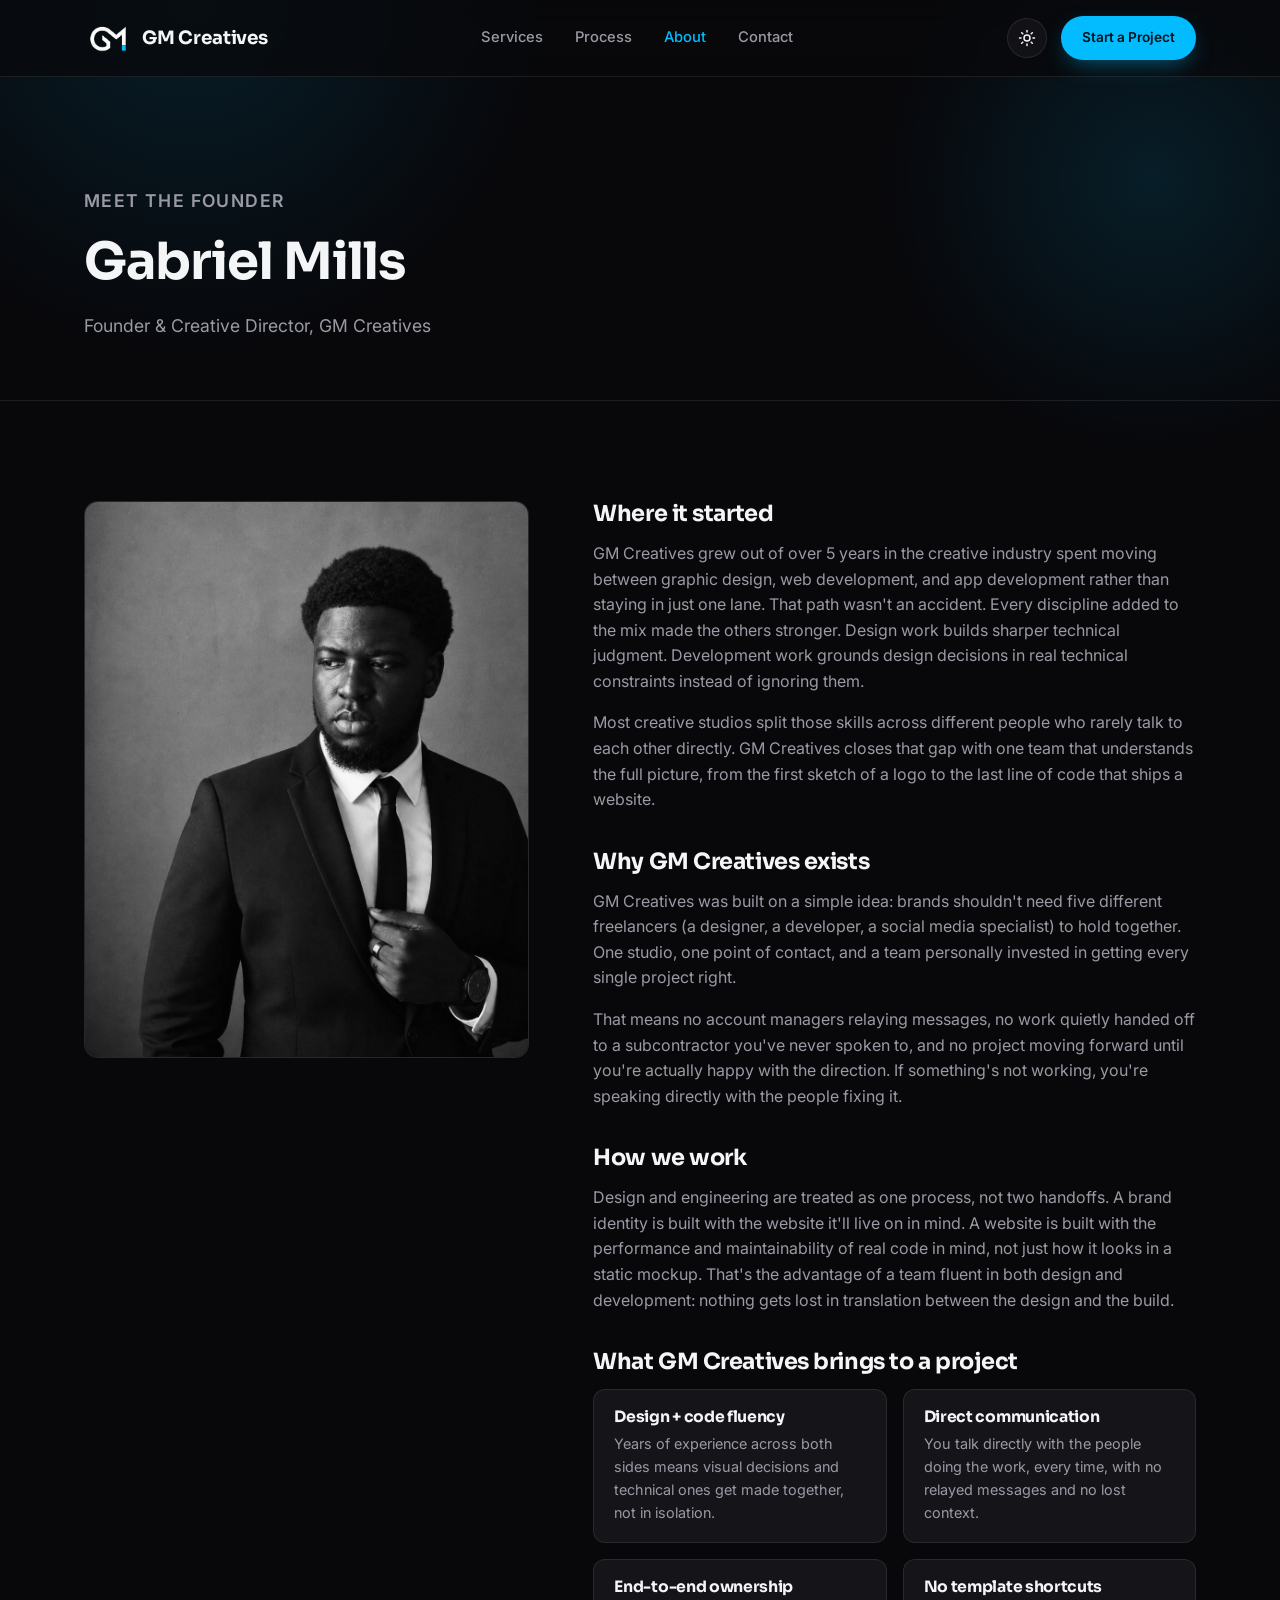
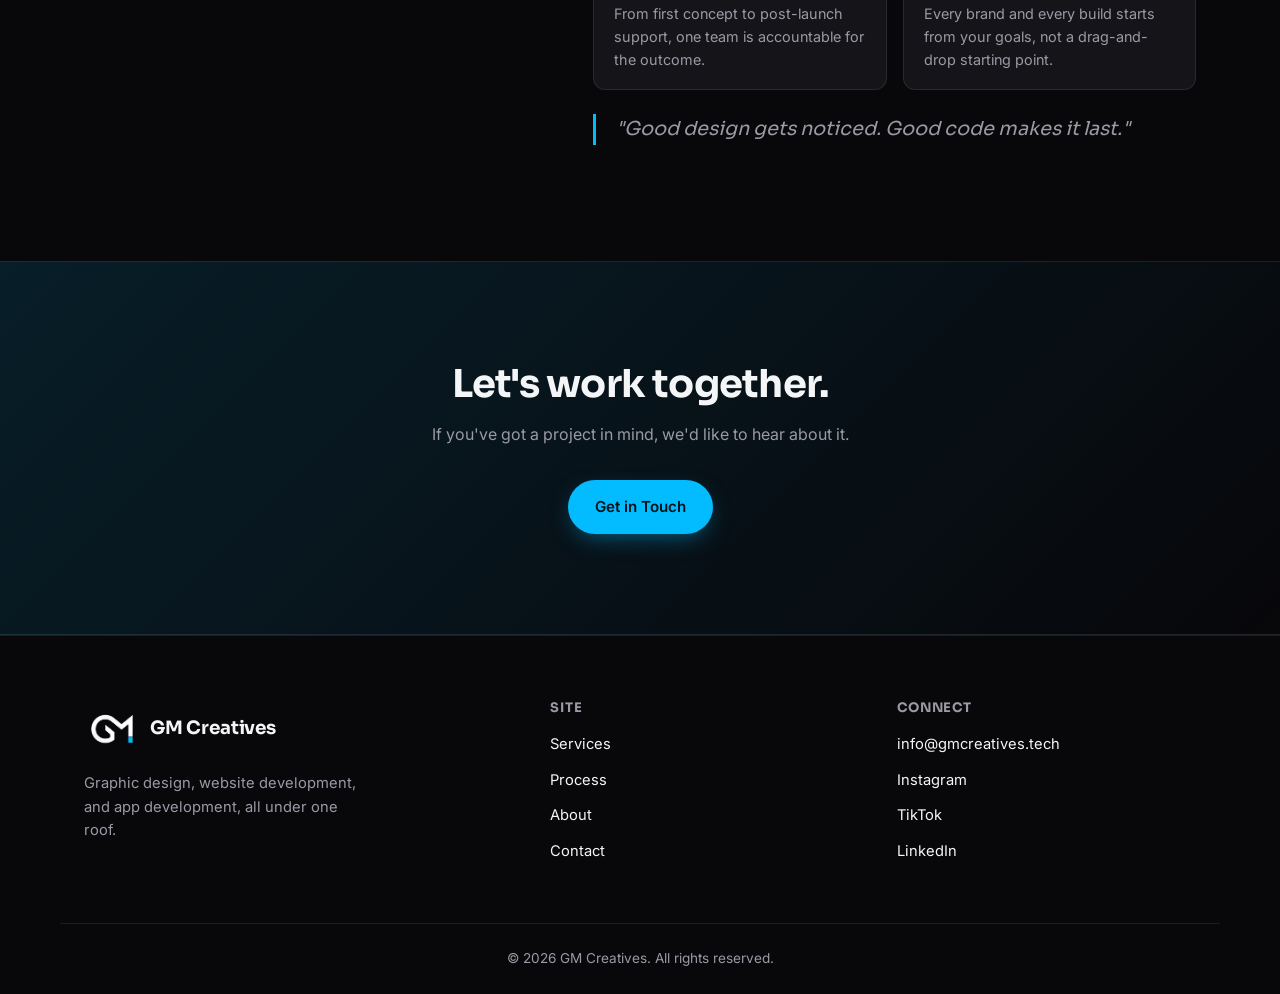
==== commit 327889e3: "Revert "Add header scroll animation and ambient background motion" This reverts commit 7a3c54f2ea959" ====
--- a/about.html
+++ b/about.html
@@ -31,10 +31,10 @@
     </a>
 
     <nav class="main-nav" id="main-nav">
-      <a href="services.html"><svg class="nav-arrow" viewBox="0 0 24 24" fill="none" stroke="currentColor" stroke-width="2" stroke-linecap="round" stroke-linejoin="round"><path d="M7 17L17 7M17 7H8M17 7V16"></path></svg>Services</a>
-      <a href="process.html"><svg class="nav-arrow" viewBox="0 0 24 24" fill="none" stroke="currentColor" stroke-width="2" stroke-linecap="round" stroke-linejoin="round"><path d="M7 17L17 7M17 7H8M17 7V16"></path></svg>Process</a>
-      <a href="about.html" class="active"><svg class="nav-arrow" viewBox="0 0 24 24" fill="none" stroke="currentColor" stroke-width="2" stroke-linecap="round" stroke-linejoin="round"><path d="M7 17L17 7M17 7H8M17 7V16"></path></svg>About</a>
-      <a href="contact.html"><svg class="nav-arrow" viewBox="0 0 24 24" fill="none" stroke="currentColor" stroke-width="2" stroke-linecap="round" stroke-linejoin="round"><path d="M7 17L17 7M17 7H8M17 7V16"></path></svg>Contact</a>
+      <a href="services.html">Services</a>
+      <a href="process.html">Process</a>
+      <a href="about.html" class="active">About</a>
+      <a href="contact.html">Contact</a>
       <a href="contact.html" class="btn btn-primary btn-sm mobile-cta">Start a Project</a>
     </nav>
 
@@ -54,10 +54,6 @@
 <main>
 
   <section class="page-header">
-    <div class="orb-field" aria-hidden="true">
-      <div class="orb orb-1"></div>
-      <div class="orb orb-2"></div>
-    </div>
     <div class="container">
       <p class="eyebrow reveal">Meet the founder</p>
       <h1 class="reveal">Gabriel Mills</h1>
--- a/assets/css/styles.css
+++ b/assets/css/styles.css
@@ -78,117 +78,15 @@
   margin-bottom: 14px;
 }
 
-/* ===== Background glow (ambient animated blobs) ===== */
+/* ===== Background glow ===== */
 .bg-glow {
   position: fixed;
   inset: 0;
   z-index: -1;
-  overflow: hidden;
   pointer-events: none;
-}
-
-.bg-glow::before,
-.bg-glow::after {
-  content: "";
-  position: absolute;
-  border-radius: 50%;
-  background: var(--accent-soft);
-  filter: blur(90px);
-  will-change: transform;
-}
-
-.bg-glow::before {
-  width: 620px;
-  height: 620px;
-  top: -220px;
-  left: -120px;
-  animation: drift-blob-a 24s ease-in-out infinite;
-}
-
-.bg-glow::after {
-  width: 520px;
-  height: 520px;
-  top: 8%;
-  right: -160px;
-  animation: drift-blob-b 28s ease-in-out infinite;
-}
-
-@keyframes drift-blob-a {
-  0%, 100% { transform: translate(0, 0) scale(1); }
-  50% { transform: translate(70px, 90px) scale(1.15); }
-}
-
-@keyframes drift-blob-b {
-  0%, 100% { transform: translate(0, 0) scale(1); }
-  50% { transform: translate(-90px, 60px) scale(0.88); }
-}
-
-/* ===== Floating ambient orbs (hero / page headers) ===== */
-.orb-field {
-  position: absolute;
-  inset: 0;
-  overflow: hidden;
-  pointer-events: none;
-  z-index: 0;
-}
-
-.orb {
-  position: absolute;
-  border-radius: 50%;
-  background: var(--accent);
-  filter: blur(70px);
-  will-change: transform;
-}
-
-.orb-1 {
-  width: 260px;
-  height: 260px;
-  top: -60px;
-  right: 6%;
-  opacity: 0.16;
-  animation: float-orb-a 13s ease-in-out infinite;
-}
-
-.orb-2 {
-  width: 200px;
-  height: 200px;
-  bottom: -50px;
-  left: 4%;
-  opacity: 0.12;
-  animation: float-orb-b 16s ease-in-out infinite;
-}
-
-.orb-3 {
-  width: 140px;
-  height: 140px;
-  top: 30%;
-  left: 45%;
-  opacity: 0.1;
-  animation: float-orb-c 19s ease-in-out infinite;
-}
-
-[data-theme="light"] .orb { opacity: 0.5; }
-[data-theme="light"] .orb-1 { opacity: 0.22; }
-[data-theme="light"] .orb-2 { opacity: 0.16; }
-[data-theme="light"] .orb-3 { opacity: 0.14; }
-
-@keyframes float-orb-a {
-  0%, 100% { transform: translate(0, 0); }
-  50% { transform: translate(-30px, 35px); }
-}
-
-@keyframes float-orb-b {
-  0%, 100% { transform: translate(0, 0); }
-  50% { transform: translate(25px, -30px); }
-}
-
-@keyframes float-orb-c {
-  0%, 100% { transform: translate(0, 0) scale(1); }
-  50% { transform: translate(-20px, -20px) scale(1.2); }
-}
-
-@media (prefers-reduced-motion: reduce) {
-  .bg-glow::before, .bg-glow::after, .orb { animation: none; }
+  background:
+    radial-gradient(600px circle at 15% 0%, var(--accent-soft), transparent 60%),
+    radial-gradient(500px circle at 90% 20%, var(--accent-soft), transparent 55%);
 }
 
 /* ===== Buttons ===== */
@@ -237,13 +135,6 @@
   backdrop-filter: blur(14px);
   background: color-mix(in srgb, var(--bg) 75%, transparent);
   border-bottom: 1px solid var(--border);
-  box-shadow: 0 0 0 rgba(0, 0, 0, 0);
-  transition: box-shadow 0.35s var(--ease), background 0.35s var(--ease);
-}
-
-.site-header.scrolled {
-  background: color-mix(in srgb, var(--bg) 92%, transparent);
-  box-shadow: 0 12px 30px -18px rgba(0, 0, 0, 0.5);
 }
 
 .header-inner {
@@ -251,11 +142,7 @@
   align-items: center;
   justify-content: space-between;
   height: 76px;
-  transition: height 0.3s var(--ease);
-}
-
-.site-header.scrolled .header-inner { height: 64px; }
-.site-header.scrolled .brand-mark { height: 40px; }
+}
 
 .brand {
   display: flex;
@@ -267,7 +154,6 @@
   height: 48px;
   width: auto;
   object-fit: contain;
-  transition: height 0.3s var(--ease);
 }
 
 .brand-mark.logo-light { display: none; }
@@ -287,9 +173,6 @@
 }
 
 .main-nav a {
-  display: inline-flex;
-  align-items: center;
-  gap: 5px;
   font-size: 0.92rem;
   font-weight: 500;
   color: var(--text-muted);
@@ -299,20 +182,6 @@
 .main-nav a:hover { color: var(--text); }
 
 .main-nav a.active { color: var(--accent); }
-
-.nav-arrow {
-  width: 11px;
-  height: 11px;
-  opacity: 0;
-  transform: translate(-3px, 3px) rotate(-45deg);
-  transition: transform 0.25s var(--ease), opacity 0.25s var(--ease);
-}
-
-.main-nav a:hover .nav-arrow,
-.main-nav a.active .nav-arrow {
-  opacity: 1;
-  transform: translate(0, 0) rotate(0deg);
-}
 
 .footer-brand .brand-mark { height: 56px; }
 
@@ -370,12 +239,12 @@
 .nav-toggle.open span:nth-child(2) { opacity: 0; }
 .nav-toggle.open span:nth-child(3) { transform: translateY(-7px) rotate(-45deg); }
 
-.main-nav a.mobile-cta { display: none; }
+.mobile-cta { display: none; }
 
 /* ===== Hero ===== */
-.hero { position: relative; overflow: hidden; padding: 120px 0 80px; }
-
-.hero-inner { position: relative; z-index: 1; max-width: 780px; }
+.hero { padding: 120px 0 80px; }
+
+.hero-inner { max-width: 780px; }
 
 .hero-title {
   font-size: clamp(2.4rem, 6vw, 4rem);
@@ -684,13 +553,9 @@
 
 /* ===== Sub-page header ===== */
 .page-header {
-  position: relative;
-  overflow: hidden;
   padding: 90px 0 60px;
   border-bottom: 1px solid var(--border);
 }
-
-.page-header .container { position: relative; z-index: 1; }
 
 .page-header .eyebrow { margin-bottom: 18px; }
 
@@ -979,7 +844,7 @@
 
 @media (max-width: 600px) {
   .header-actions .btn-sm:not(.mobile-cta) { display: none; }
-  .main-nav a.mobile-cta { display: inline-flex; margin-top: 4px; }
+  .mobile-cta { display: inline-flex; margin-top: 4px; }
 }
 
 @media (max-width: 560px) {
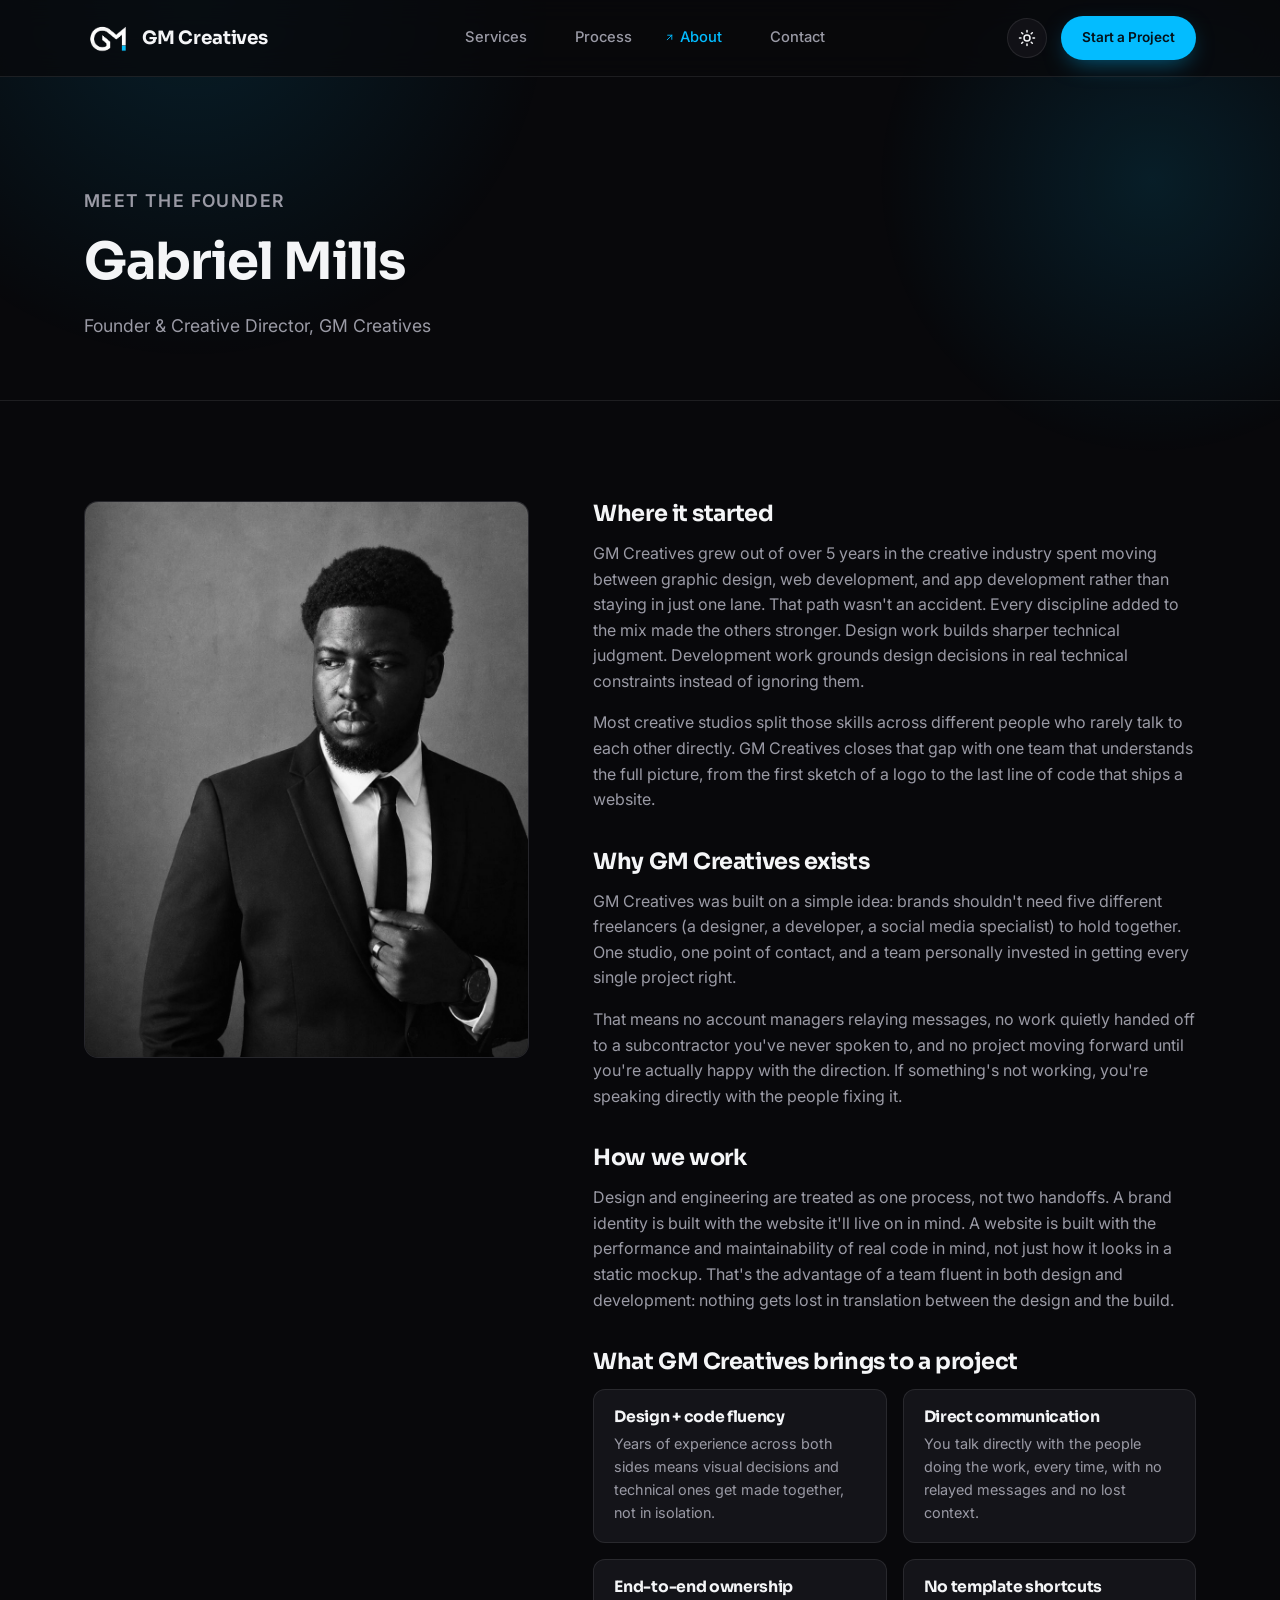
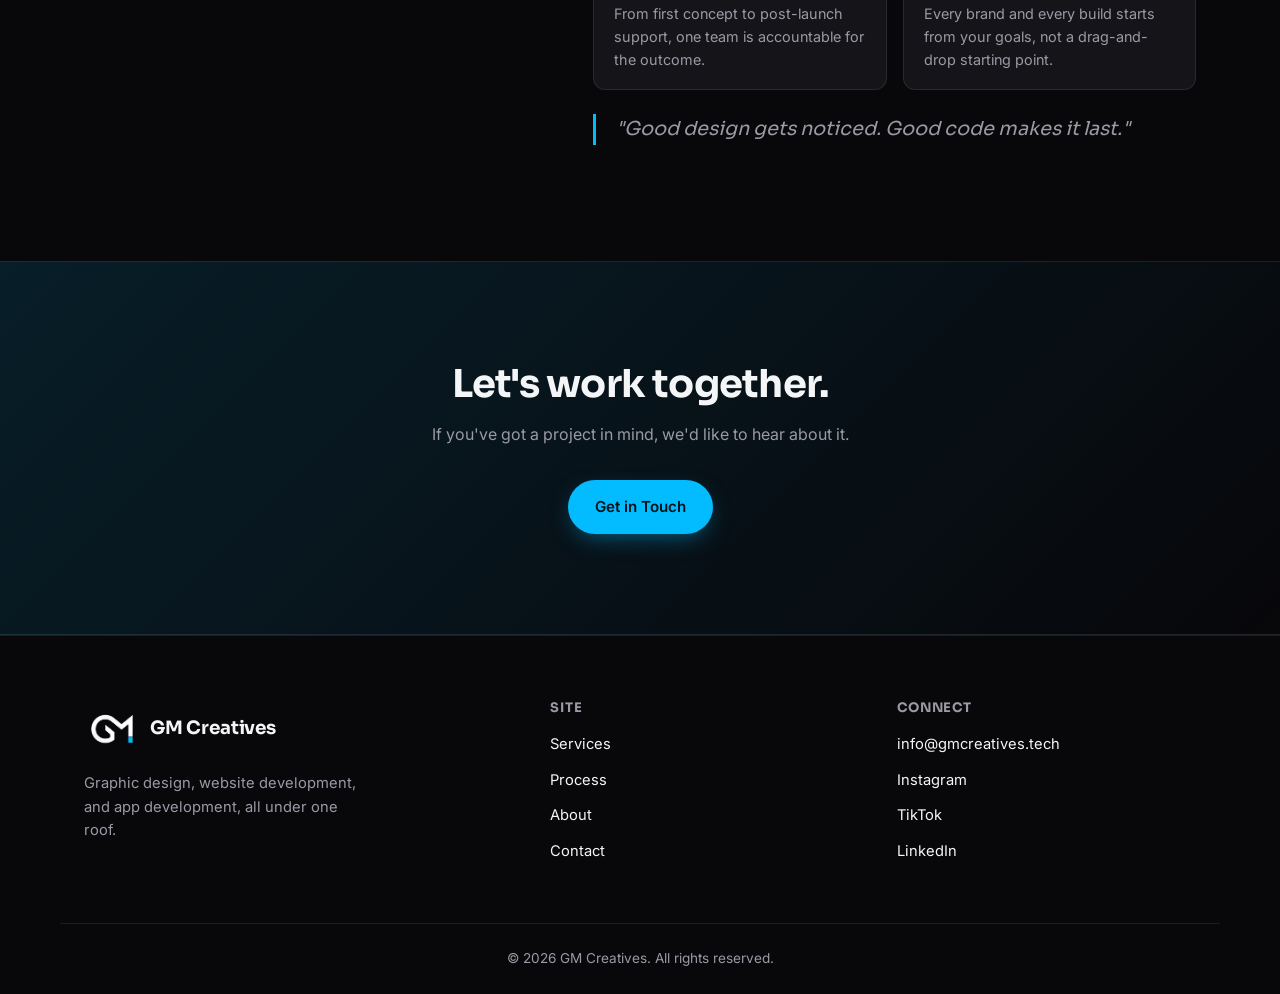
==== commit 2deb7df9: "Re-add header scroll/arrow animation without background motion Keep the header shrink-on-scroll and " ====
--- a/about.html
+++ b/about.html
@@ -31,10 +31,10 @@
     </a>
 
     <nav class="main-nav" id="main-nav">
-      <a href="services.html">Services</a>
-      <a href="process.html">Process</a>
-      <a href="about.html" class="active">About</a>
-      <a href="contact.html">Contact</a>
+      <a href="services.html"><svg class="nav-arrow" viewBox="0 0 24 24" fill="none" stroke="currentColor" stroke-width="2" stroke-linecap="round" stroke-linejoin="round"><path d="M7 17L17 7M17 7H8M17 7V16"></path></svg>Services</a>
+      <a href="process.html"><svg class="nav-arrow" viewBox="0 0 24 24" fill="none" stroke="currentColor" stroke-width="2" stroke-linecap="round" stroke-linejoin="round"><path d="M7 17L17 7M17 7H8M17 7V16"></path></svg>Process</a>
+      <a href="about.html" class="active"><svg class="nav-arrow" viewBox="0 0 24 24" fill="none" stroke="currentColor" stroke-width="2" stroke-linecap="round" stroke-linejoin="round"><path d="M7 17L17 7M17 7H8M17 7V16"></path></svg>About</a>
+      <a href="contact.html"><svg class="nav-arrow" viewBox="0 0 24 24" fill="none" stroke="currentColor" stroke-width="2" stroke-linecap="round" stroke-linejoin="round"><path d="M7 17L17 7M17 7H8M17 7V16"></path></svg>Contact</a>
       <a href="contact.html" class="btn btn-primary btn-sm mobile-cta">Start a Project</a>
     </nav>
 
--- a/assets/css/styles.css
+++ b/assets/css/styles.css
@@ -135,6 +135,13 @@
   backdrop-filter: blur(14px);
   background: color-mix(in srgb, var(--bg) 75%, transparent);
   border-bottom: 1px solid var(--border);
+  box-shadow: 0 0 0 rgba(0, 0, 0, 0);
+  transition: box-shadow 0.35s var(--ease), background 0.35s var(--ease);
+}
+
+.site-header.scrolled {
+  background: color-mix(in srgb, var(--bg) 92%, transparent);
+  box-shadow: 0 12px 30px -18px rgba(0, 0, 0, 0.5);
 }
 
 .header-inner {
@@ -142,7 +149,11 @@
   align-items: center;
   justify-content: space-between;
   height: 76px;
-}
+  transition: height 0.3s var(--ease);
+}
+
+.site-header.scrolled .header-inner { height: 64px; }
+.site-header.scrolled .brand-mark { height: 40px; }
 
 .brand {
   display: flex;
@@ -154,6 +165,7 @@
   height: 48px;
   width: auto;
   object-fit: contain;
+  transition: height 0.3s var(--ease);
 }
 
 .brand-mark.logo-light { display: none; }
@@ -173,6 +185,9 @@
 }
 
 .main-nav a {
+  display: inline-flex;
+  align-items: center;
+  gap: 5px;
   font-size: 0.92rem;
   font-weight: 500;
   color: var(--text-muted);
@@ -182,6 +197,20 @@
 .main-nav a:hover { color: var(--text); }
 
 .main-nav a.active { color: var(--accent); }
+
+.nav-arrow {
+  width: 11px;
+  height: 11px;
+  opacity: 0;
+  transform: translate(-3px, 3px) rotate(-45deg);
+  transition: transform 0.25s var(--ease), opacity 0.25s var(--ease);
+}
+
+.main-nav a:hover .nav-arrow,
+.main-nav a.active .nav-arrow {
+  opacity: 1;
+  transform: translate(0, 0) rotate(0deg);
+}
 
 .footer-brand .brand-mark { height: 56px; }
 
@@ -239,7 +268,7 @@
 .nav-toggle.open span:nth-child(2) { opacity: 0; }
 .nav-toggle.open span:nth-child(3) { transform: translateY(-7px) rotate(-45deg); }
 
-.mobile-cta { display: none; }
+.main-nav a.mobile-cta { display: none; }
 
 /* ===== Hero ===== */
 .hero { padding: 120px 0 80px; }
@@ -844,7 +873,7 @@
 
 @media (max-width: 600px) {
   .header-actions .btn-sm:not(.mobile-cta) { display: none; }
-  .mobile-cta { display: inline-flex; margin-top: 4px; }
+  .main-nav a.mobile-cta { display: inline-flex; margin-top: 4px; }
 }
 
 @media (max-width: 560px) {
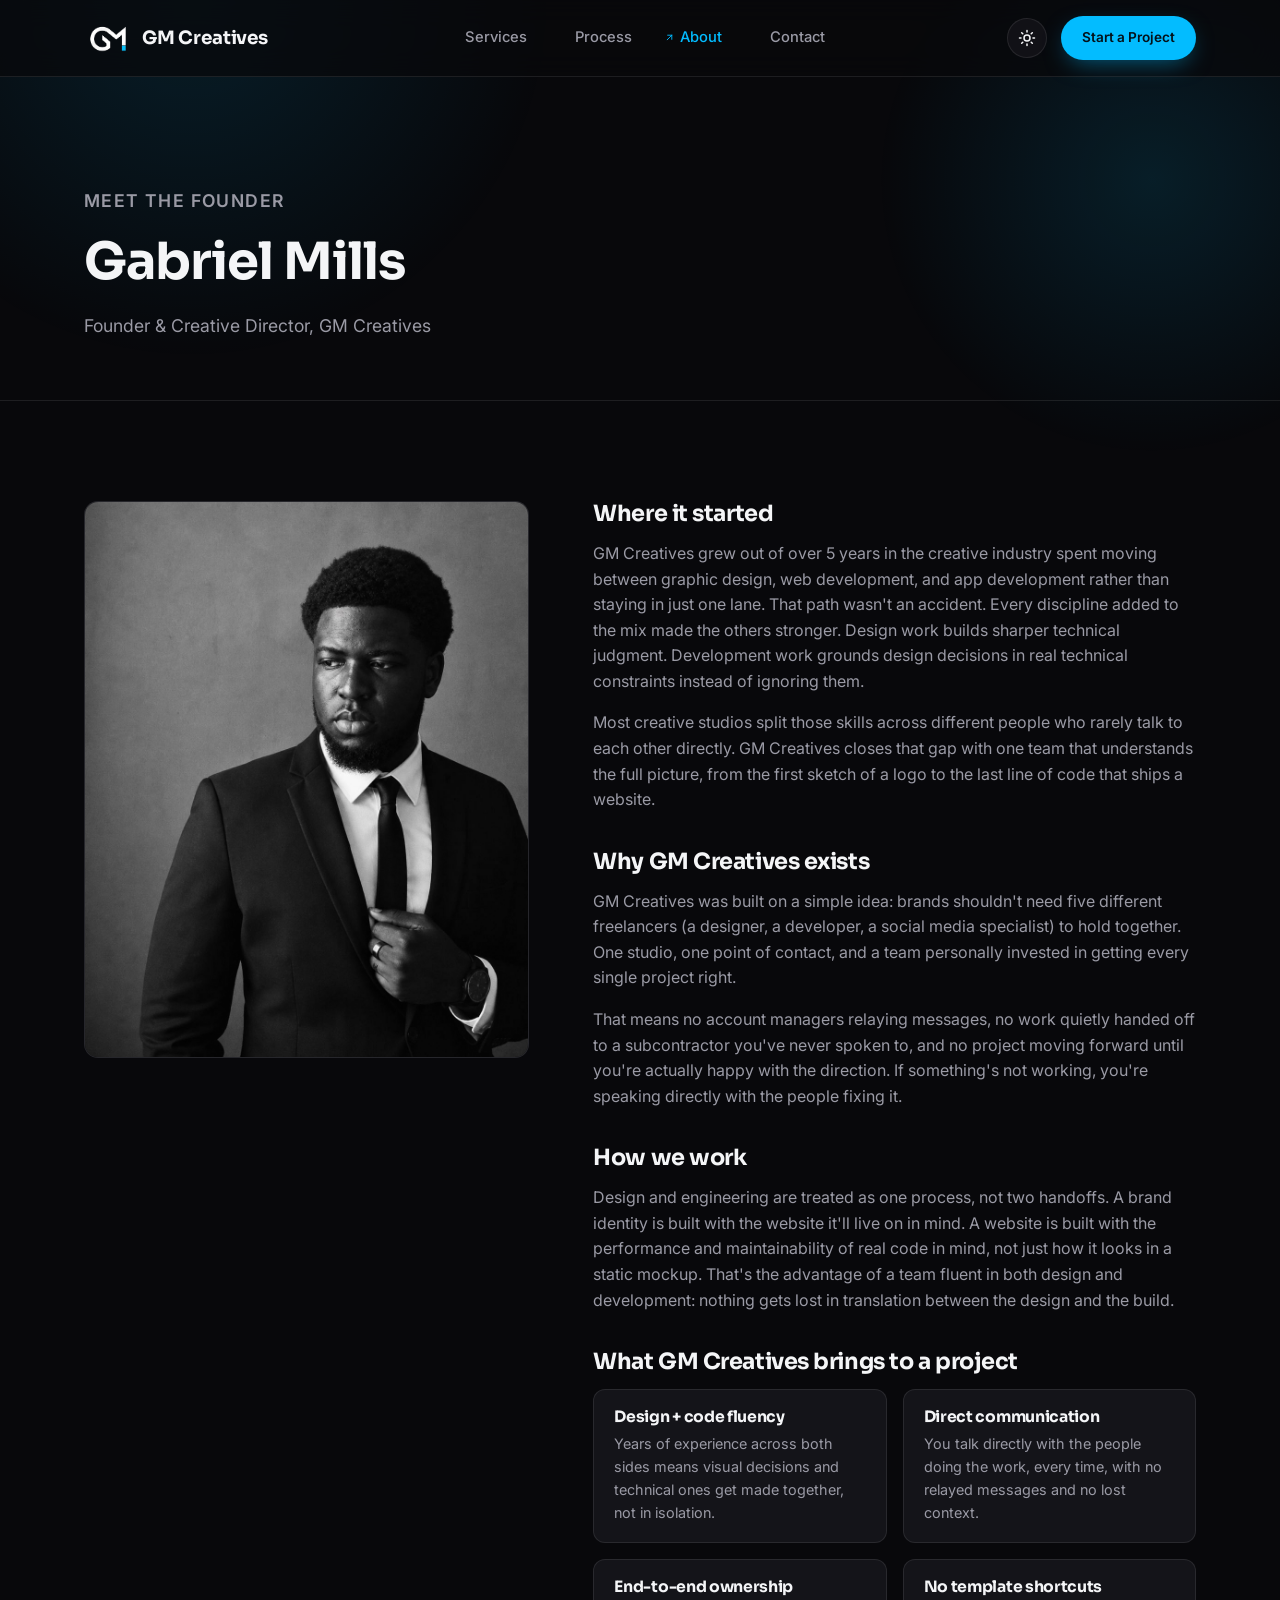
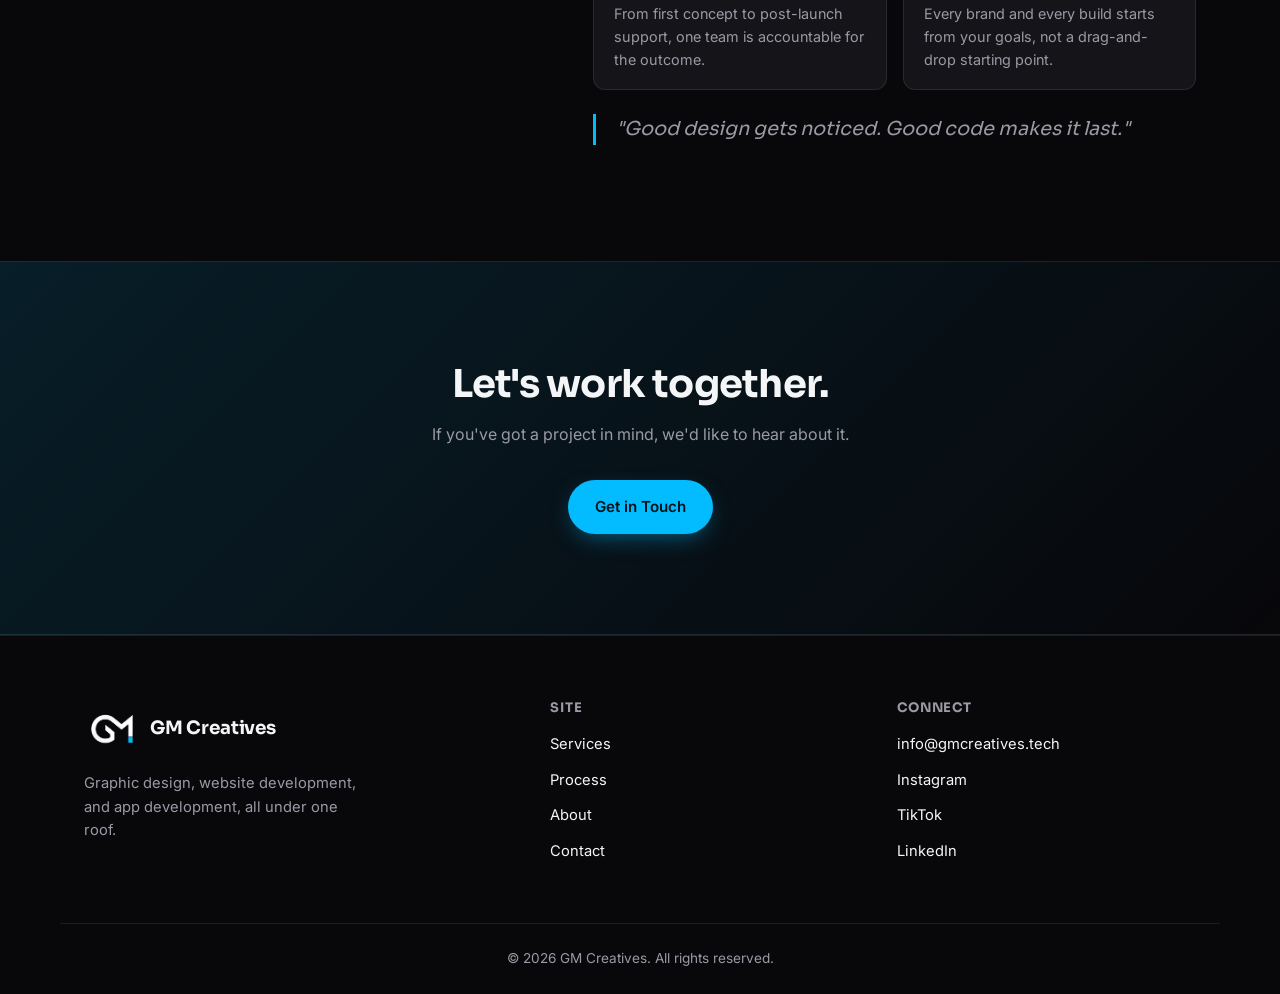
==== commit 25184ceb: "Fix mobile menu: black CTA text, smooth full-screen overlay Fix a specificity bug where .main-nav a'" ====
--- a/about.html
+++ b/about.html
@@ -35,7 +35,6 @@
       <a href="process.html"><svg class="nav-arrow" viewBox="0 0 24 24" fill="none" stroke="currentColor" stroke-width="2" stroke-linecap="round" stroke-linejoin="round"><path d="M7 17L17 7M17 7H8M17 7V16"></path></svg>Process</a>
       <a href="about.html" class="active"><svg class="nav-arrow" viewBox="0 0 24 24" fill="none" stroke="currentColor" stroke-width="2" stroke-linecap="round" stroke-linejoin="round"><path d="M7 17L17 7M17 7H8M17 7V16"></path></svg>About</a>
       <a href="contact.html"><svg class="nav-arrow" viewBox="0 0 24 24" fill="none" stroke="currentColor" stroke-width="2" stroke-linecap="round" stroke-linejoin="round"><path d="M7 17L17 7M17 7H8M17 7V16"></path></svg>Contact</a>
-      <a href="contact.html" class="btn btn-primary btn-sm mobile-cta">Start a Project</a>
     </nav>
 
     <div class="header-actions">
@@ -50,6 +49,14 @@
     </div>
   </div>
 </header>
+
+<nav class="mobile-nav-overlay" id="mobile-nav-overlay">
+  <a href="services.html"><svg class="nav-arrow" viewBox="0 0 24 24" fill="none" stroke="currentColor" stroke-width="2" stroke-linecap="round" stroke-linejoin="round"><path d="M7 17L17 7M17 7H8M17 7V16"></path></svg>Services</a>
+  <a href="process.html"><svg class="nav-arrow" viewBox="0 0 24 24" fill="none" stroke="currentColor" stroke-width="2" stroke-linecap="round" stroke-linejoin="round"><path d="M7 17L17 7M17 7H8M17 7V16"></path></svg>Process</a>
+  <a href="about.html" class="active"><svg class="nav-arrow" viewBox="0 0 24 24" fill="none" stroke="currentColor" stroke-width="2" stroke-linecap="round" stroke-linejoin="round"><path d="M7 17L17 7M17 7H8M17 7V16"></path></svg>About</a>
+  <a href="contact.html"><svg class="nav-arrow" viewBox="0 0 24 24" fill="none" stroke="currentColor" stroke-width="2" stroke-linecap="round" stroke-linejoin="round"><path d="M7 17L17 7M17 7H8M17 7V16"></path></svg>Contact</a>
+  <a href="contact.html" class="btn btn-primary btn-sm mobile-cta">Start a Project</a>
+</nav>
 
 <main>
 
--- a/assets/css/styles.css
+++ b/assets/css/styles.css
@@ -215,6 +215,8 @@
 .footer-brand .brand-mark { height: 56px; }
 
 .header-actions {
+  position: relative;
+  z-index: 95;
   display: flex;
   align-items: center;
   gap: 14px;
@@ -268,7 +270,70 @@
 .nav-toggle.open span:nth-child(2) { opacity: 0; }
 .nav-toggle.open span:nth-child(3) { transform: translateY(-7px) rotate(-45deg); }
 
-.main-nav a.mobile-cta { display: none; }
+/* ===== Mobile full-screen nav overlay =====
+   Deliberately a sibling of <header>, not a descendant: .site-header
+   uses backdrop-filter, which makes it a containing block for any
+   position:fixed descendant, so a fixed overlay nested inside it
+   would be sized to the header's box instead of the viewport. */
+.mobile-nav-overlay { display: none; }
+
+.mobile-nav-overlay a.mobile-cta { display: none; }
+
+@media (max-width: 900px) {
+  .mobile-nav-overlay {
+    display: flex;
+    position: fixed;
+    inset: 0;
+    z-index: 90;
+    flex-direction: column;
+    align-items: center;
+    justify-content: center;
+    gap: 28px;
+    background: color-mix(in srgb, var(--bg) 80%, transparent);
+    backdrop-filter: blur(22px);
+    -webkit-backdrop-filter: blur(22px);
+    opacity: 0;
+    visibility: hidden;
+    transform: translateY(-18px);
+    transition: opacity 0.4s var(--ease), transform 0.4s var(--ease), visibility 0.4s;
+    pointer-events: none;
+  }
+
+  .mobile-nav-overlay.open {
+    opacity: 1;
+    visibility: visible;
+    transform: translateY(0);
+    pointer-events: auto;
+  }
+
+  .mobile-nav-overlay a {
+    display: inline-flex;
+    align-items: center;
+    gap: 6px;
+    font-size: 1.4rem;
+    font-weight: 600;
+    color: var(--text-muted);
+    transition: color 0.2s var(--ease);
+  }
+
+  .mobile-nav-overlay a:hover { color: var(--text); }
+  .mobile-nav-overlay a.active { color: var(--accent); }
+
+  .mobile-nav-overlay a:hover .nav-arrow,
+  .mobile-nav-overlay a.active .nav-arrow {
+    opacity: 1;
+    transform: translate(0, 0) rotate(0deg);
+  }
+
+  .mobile-nav-overlay a.mobile-cta {
+    color: var(--accent-contrast);
+    margin-top: 8px;
+  }
+}
+
+@media (prefers-reduced-motion: reduce) {
+  .mobile-nav-overlay { transition: none; }
+}
 
 /* ===== Hero ===== */
 .hero { padding: 120px 0 80px; }
@@ -278,6 +343,43 @@
 .hero-title {
   font-size: clamp(2.4rem, 6vw, 4rem);
   margin-bottom: 24px;
+}
+
+.hero-line {
+  display: inline-block;
+  opacity: 0;
+  transform: translateY(34px);
+  animation: hero-line-in 0.9s var(--ease) forwards;
+}
+
+.hero-line-1 { animation-delay: 0.1s; }
+.hero-line-2 { animation-delay: 0.32s; }
+
+.hero-line-3 {
+  animation-delay: 0.54s, 1.6s;
+  animation-duration: 0.9s, 5s;
+  animation-timing-function: var(--ease), linear;
+  animation-fill-mode: forwards, none;
+  animation-iteration-count: 1, infinite;
+  animation-name: hero-line-in, hero-shimmer;
+  background: linear-gradient(90deg, var(--accent) 0%, #8fe6ff 25%, var(--accent) 50%, #8fe6ff 75%, var(--accent) 100%);
+  background-size: 200% auto;
+  -webkit-background-clip: text;
+  background-clip: text;
+  color: transparent;
+}
+
+@keyframes hero-line-in {
+  to { opacity: 1; transform: translateY(0); }
+}
+
+@keyframes hero-shimmer {
+  0% { background-position: 0% 50%; }
+  100% { background-position: 200% 50%; }
+}
+
+@media (prefers-reduced-motion: reduce) {
+  .hero-line { animation: none; opacity: 1; transform: none; }
 }
 
 .hero-sub {
@@ -294,8 +396,10 @@
 
 .pillars-grid {
   display: grid;
-  grid-template-columns: repeat(3, 1fr);
+  grid-template-columns: repeat(2, 1fr);
   gap: 32px;
+  max-width: 620px;
+  margin: 0 auto;
 }
 
 .pillar { display: flex; flex-direction: column; gap: 6px; }
@@ -323,6 +427,10 @@
   display: grid;
   grid-template-columns: repeat(2, 1fr);
   gap: 24px;
+}
+
+.services-grid .service-card:last-child:nth-child(odd) {
+  grid-column: 1 / -1;
 }
 
 .service-card {
@@ -819,6 +927,64 @@
 
 .bring-item p { font-size: 0.9rem; margin-bottom: 0; }
 
+/* ===== Preloader ===== */
+.preloader {
+  position: fixed;
+  inset: 0;
+  z-index: 9999;
+  display: flex;
+  align-items: center;
+  justify-content: center;
+  background: var(--bg);
+  transition: opacity 0.6s var(--ease), visibility 0.6s var(--ease);
+}
+
+.preloader.preloader-hidden {
+  opacity: 0;
+  visibility: hidden;
+  pointer-events: none;
+}
+
+.preloader-inner {
+  position: relative;
+  width: 150px;
+  height: 150px;
+  display: flex;
+  align-items: center;
+  justify-content: center;
+}
+
+.preloader-ring {
+  position: absolute;
+  inset: 0;
+  border-radius: 50%;
+  border: 3px solid var(--border);
+  border-top-color: var(--accent);
+  animation: preloader-spin 0.9s linear infinite;
+}
+
+@keyframes preloader-spin {
+  to { transform: rotate(360deg); }
+}
+
+.preloader-logo {
+  position: relative;
+  z-index: 1;
+  height: 68px;
+  width: auto;
+  object-fit: contain;
+}
+
+.preloader-logo.logo-light { display: none; }
+[data-theme="light"] .preloader-logo.logo-dark { display: none; }
+[data-theme="light"] .preloader-logo.logo-light { display: block; }
+
+body.preloading, body.nav-open { overflow: hidden; }
+
+@media (prefers-reduced-motion: reduce) {
+  .preloader-ring { animation: none; }
+}
+
 /* ===== Reveal-on-scroll ===== */
 .reveal {
   opacity: 0;
@@ -833,21 +999,8 @@
 
 /* ===== Responsive ===== */
 @media (max-width: 900px) {
+  .nav-toggle { display: flex; }
   .main-nav { display: none; }
-  .nav-toggle { display: flex; }
-
-  .main-nav.open {
-    display: flex;
-    position: absolute;
-    top: 76px;
-    left: 0;
-    right: 0;
-    flex-direction: column;
-    background: var(--bg);
-    border-bottom: 1px solid var(--border);
-    padding: 24px;
-    gap: 20px;
-  }
 
   .pillars-grid { grid-template-columns: repeat(2, 1fr); }
   .services-grid { grid-template-columns: 1fr; }
@@ -873,7 +1026,7 @@
 
 @media (max-width: 600px) {
   .header-actions .btn-sm:not(.mobile-cta) { display: none; }
-  .main-nav a.mobile-cta { display: inline-flex; margin-top: 4px; }
+  .mobile-nav-overlay a.mobile-cta { display: inline-flex; }
 }
 
 @media (max-width: 560px) {
